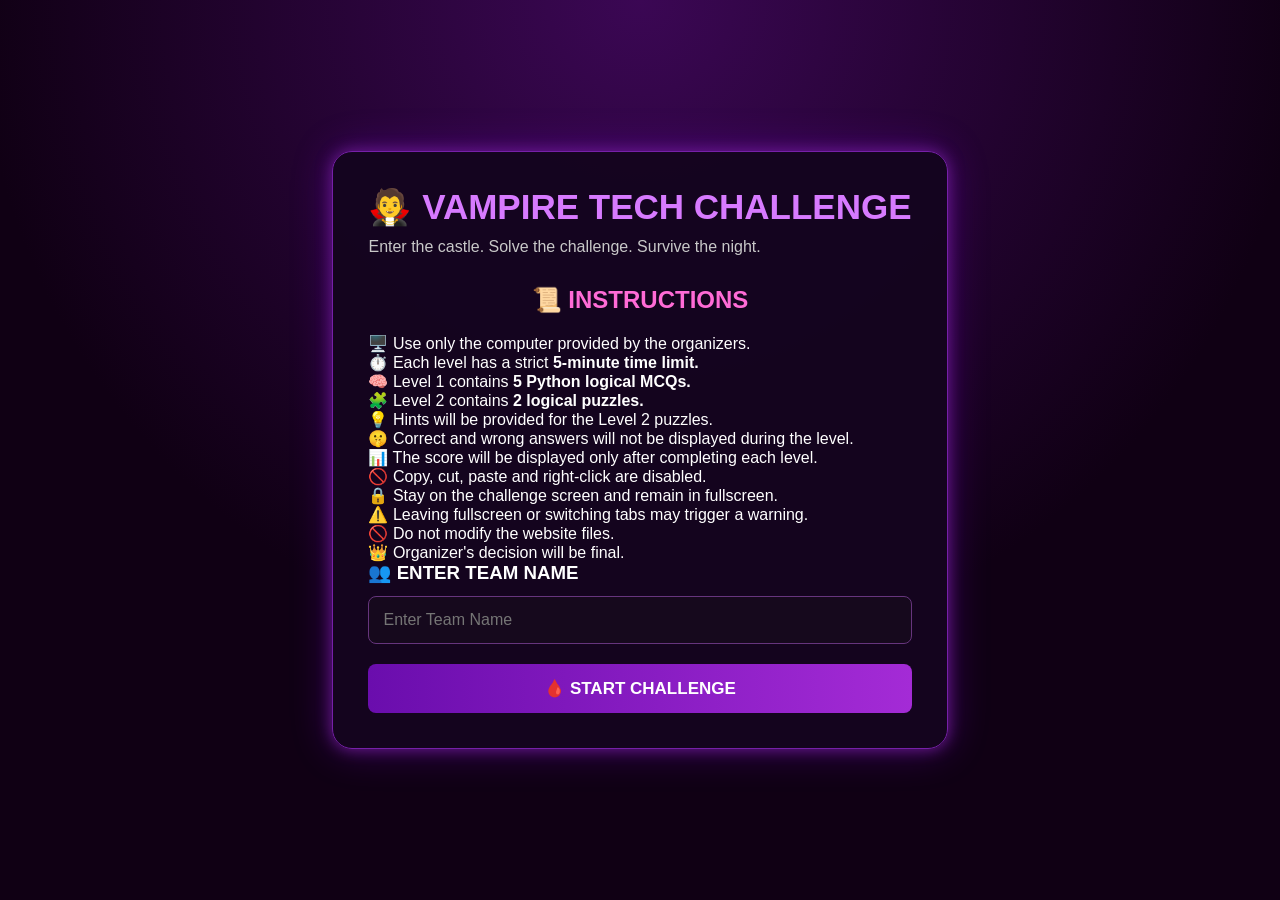
==== index.html @ 7c652eec "Update title and instructions in index.html" ====
<!DOCTYPE html>
<html lang="en">
<head>
    <meta charset="UTF-8">
    <meta name="viewport" content="width=device-width, initial-scale=1.0">
    <title>Vampire Tech Challenge</title>
    <link rel="stylesheet" href="style.css">
</head>

<body>

<div class="page">

    <div class="container">

        <h1 class="blood-title">🧛 VAMPIRE TECH CHALLENGE</h1>

        <p class="subtitle">
            Enter the castle. Solve the challenge. Survive the night.
        </p>

        <div class="card">

            <h2>📜 INSTRUCTIONS</h2>

            <div class="instructions">

                <p>🖥️ Use only the computer provided by the organizers.</p>

                <p>⏱️ Each level has a strict <b>5-minute time limit.</b></p>

                <p>🧠 Level 1 contains <b>5 Python logical MCQs.</b></p>

                <p>🧩 Level 2 contains <b>2 logical puzzles.</b></p>

                <p>💡 Hints will be provided for the Level 2 puzzles.</p>

                <p>🤫 Correct and wrong answers will not be displayed during the level.</p>

                <p>📊 The score will be displayed only after completing each level.</p>

                <p>🚫 Copy, cut, paste and right-click are disabled.</p>

                <p>🔒 Stay on the challenge screen and remain in fullscreen.</p>

                <p>⚠️ Leaving fullscreen or switching tabs may trigger a warning.</p>

                <p>🚫 Do not modify the website files.</p>

                <p>👑 Organizer's decision will be final.</p>

            </div>

            <h3>👥 ENTER TEAM NAME</h3>

            <input
                type="text"
                id="teamName"
                placeholder="Enter Team Name"
                autocomplete="off"
            >

            <br>

            <button id="startBtn">
                🩸 START CHALLENGE
            </button>

        </div>

    </div>

</div>

<script src="script.js"></script>

</body>
</html>
---- style.css ----
* {
    box-sizing: border-box;

    margin: 0;

    padding: 0;

    font-family: Arial, sans-serif;
}


body {

    min-height: 100vh;

    background:
        radial-gradient(
            circle at top,
            #3b0754,
            #100014 60%
        );

    color: white;

    display: flex;

    justify-content: center;

    align-items: center;

    padding: 20px;

}


.container {

    width: 100%;

    max-width: 850px;

    background:
        rgba(20, 5, 30, 0.97);

    padding: 35px;

    border-radius: 20px;

    border: 1px solid #7620a8;

    box-shadow:
        0 0 15px #6d1b91,
        0 0 40px rgba(139, 0, 255, 0.3);

}


.welcome {

    text-align: center;

}


.vampire {

    font-size: 70px;

    margin-bottom: 15px;

}


h1 {

    text-align: center;

    color: #d77aff;

    font-size: 35px;

    margin-bottom: 10px;

}


h2 {

    color: #ff6bd6;

    margin: 20px 0;

    text-align: center;

}


h3 {

    margin-bottom: 12px;

}


.subtitle {

    color: #c8c8c8;

    margin-bottom: 30px;

}


.form-box {

    max-width: 500px;

    margin: auto;

    text-align: left;

}


label {

    display: block;

    margin-top: 15px;

    margin-bottom: 7px;

    color: #e5b9ff;

}


input {

    width: 100%;

    padding: 14px;

    border-radius: 8px;

    border: 1px solid #66357d;

    background: #16091d;

    color: white;

    font-size: 16px;

    outline: none;

}


input:focus {

    border-color: #c05cff;

    box-shadow: 0 0 8px #8a2be2;

}


button {

    width: 100%;

    padding: 14px;

    margin-top: 20px;

    border: none;

    border-radius: 8px;

    background:
        linear-gradient(
            90deg,
            #6a0dad,
            #a42bd6
        );

    color: white;

    font-size: 17px;

    font-weight: bold;

    cursor: pointer;

}


button:hover {

    transform: scale(1.02);

    box-shadow:
        0 0 15px #a42bd6;

}


.top-bar {

    display: flex;

    justify-content: space-between;

    padding: 12px 15px;

    background: #16091d;

    border-radius: 8px;

    color: #cfcfcf;

    margin-bottom: 25px;

}


.top-bar b {

    color: #e68cff;

}


.timer {

    text-align: center;

    font-size: 20px;

    color: #ffd65c;

    margin: 20px 0;

}


#timer {

    font-weight: bold;

}


.progress {

    text-align: center;

    color: #aaa;

    margin-bottom: 15px;

}


.question-box {

    background: #170a20;

    padding: 25px;

    border-radius: 12px;

    border: 1px solid #4c2360;

    margin-bottom: 20px;

}


.question-box h3 {

    color: white;

    line-height: 1.5;

}


.option {

    display: block;

    width: 100%;

    padding: 15px;

    margin: 12px 0;

    background: #251033;

    border: 1px solid #63387a;

    border-radius: 8px;

    cursor: pointer;

}


.option:hover {

    background: #3b1850;

}


.option.selected {

    background: #7021a0;

    border-color: #d984ff;

    box-shadow:
        0 0 10px #7021a0;

}


.instruction-box {

    background: #170a20;

    border: 1px solid #6d2b88;

    border-left: 5px solid #a42bd6;

    padding: 25px;

    border-radius: 12px;

    margin: 25px 0;

    text-align: left;

    line-height: 1.8;

}


.instruction-box h3 {

    color: #ff75da;

    font-size: 22px;

    margin-bottom: 15px;

}


.instruction-box p {

    color: #dddddd;

    margin: 8px 0;

}


.instruction-box b {

    color: #ffd65c;

}


/* =================================
   LEVEL 2 POPUP
================================= */

.popup-overlay {

    position: fixed;

    top: 0;

    left: 0;

    width: 100%;

    height: 100%;

    background:
        rgba(0, 0, 0, 0.88);

    display: flex;

    justify-content: center;

    align-items: center;

    z-index: 9999;

}


.popup-box {

    width: 90%;

    max-width: 500px;

    background: #19091f;

    border: 2px solid #a42bd6;

    border-radius: 18px;

    padding: 35px;

    text-align: center;

    box-shadow:
        0 0 20px #a42bd6,
        0 0 50px rgba(164, 43, 214, 0.5);

    animation: popupAppear 0.3s ease;

}


.popup-icon {

    font-size: 55px;

    margin-bottom: 10px;

}


.popup-box h2 {

    color: #ff75da;

    margin-bottom: 20px;

}


.popup-box p {

    color: #dddddd;

    line-height: 1.6;

    margin: 10px 0;

}


@keyframes popupAppear {

    from {

        transform: scale(0.7);

        opacity: 0;

    }

    to {

        transform: scale(1);

        opacity: 1;

    }

}


/* =================================
   HINT
================================= */

.hint {

    background: #2b2108;

    border-left: 5px solid #ffd000;

    padding: 18px;

    border-radius: 8px;

    color: #ffe99b;

    margin: 20px 0;

}


.puzzle {

    background: #170a20;

    border: 1px solid #4c2360;

    padding: 25px;

    border-radius: 12px;

    text-align: center;

    margin: 20px 0;

}


.puzzle p {

    font-size: 20px;

    margin: 10px;

}


.puzzle h3 {

    color: #ff8ee2;

}


.puzzle-input {

    margin-top: 10px;

}


/* =================================
   RESULTS
================================= */

.answer-box {

    background: #170a20;

    padding: 18px;

    border-radius: 10px;

    border-left: 5px solid #8a2be2;

    margin: 12px 0;

}


.answer-box p {

    margin: 8px 0;

    line-height: 1.5;

}


.correct {

    color: #65ff8b;

    font-weight: bold;

}


.wrong {

    color: #ff6969;

    font-weight: bold;

}


.score-box {

    text-align: center;

    background: #24102f;

    padding: 18px;

    margin: 20px 0;

    border-radius: 10px;

    color: #ffd700;

    font-size: 22px;

    font-weight: bold;

}


.final-score {

    text-align: center;

    background: #1d0b27;

    padding: 25px;

    border-radius: 15px;

    margin-top: 30px;

    border: 1px solid #7b28a5;

}


.final-score p {

    font-size: 21px;

    margin: 12px;

}


#qualification {

    text-align: center;

    font-size: 25px;

    font-weight: bold;

    margin-top: 25px;

    color: #65ff8b;

}


.error {

    color: #ff7070;

    text-align: center;

    margin-top: 12px;

}


.hidden {

    display: none !important;

}


@media (max-width: 600px) {

    .container {

        padding: 22px;

    }


    h1 {

        font-size: 27px;

    }


    .top-bar {

        flex-direction: column;

        gap: 8px;

    }

}
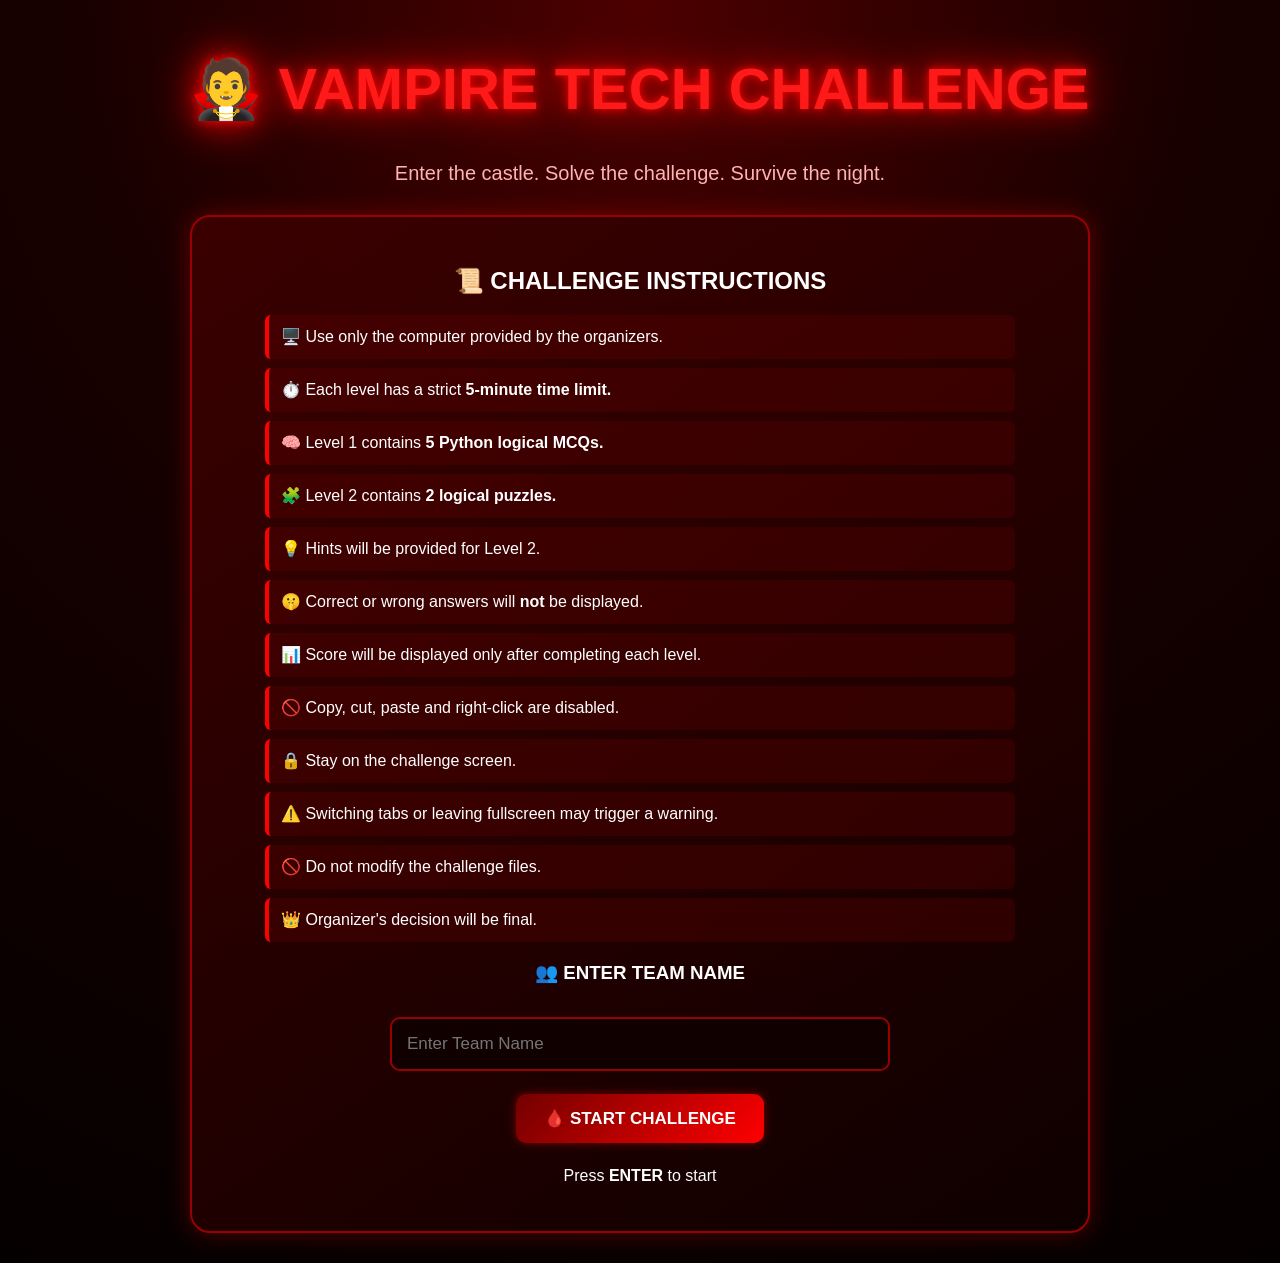
==== commit fc068c47: "Update index.html" ====
--- a/index.html
+++ b/index.html
@@ -3,76 +3,109 @@
 <head>
     <meta charset="UTF-8">
     <meta name="viewport" content="width=device-width, initial-scale=1.0">
+
     <title>Vampire Tech Challenge</title>
+
     <link rel="stylesheet" href="style.css">
 </head>
 
 <body>
 
-<div class="page">
+    <main class="page">
 
-    <div class="container">
+        <div class="container">
 
-        <h1 class="blood-title">🧛 VAMPIRE TECH CHALLENGE</h1>
+            <h1 class="blood-title">
+                🧛 VAMPIRE TECH CHALLENGE
+            </h1>
 
-        <p class="subtitle">
-            Enter the castle. Solve the challenge. Survive the night.
-        </p>
+            <p class="subtitle">
+                Enter the castle. Solve the challenge. Survive the night.
+            </p>
 
-        <div class="card">
+            <section class="card">
 
-            <h2>📜 INSTRUCTIONS</h2>
+                <h2>📜 CHALLENGE INSTRUCTIONS</h2>
 
-            <div class="instructions">
+                <div class="instructions">
 
-                <p>🖥️ Use only the computer provided by the organizers.</p>
+                    <p>🖥️ Use only the computer provided by the organizers.</p>
 
-                <p>⏱️ Each level has a strict <b>5-minute time limit.</b></p>
+                    <p>⏱️ Each level has a strict <b>5-minute time limit.</b></p>
 
-                <p>🧠 Level 1 contains <b>5 Python logical MCQs.</b></p>
+                    <p>🧠 Level 1 contains <b>5 Python logical MCQs.</b></p>
 
-                <p>🧩 Level 2 contains <b>2 logical puzzles.</b></p>
+                    <p>🧩 Level 2 contains <b>2 logical puzzles.</b></p>
 
-                <p>💡 Hints will be provided for the Level 2 puzzles.</p>
+                    <p>💡 Hints will be provided for Level 2.</p>
 
-                <p>🤫 Correct and wrong answers will not be displayed during the level.</p>
+                    <p>🤫 Correct or wrong answers will <b>not</b> be displayed.</p>
 
-                <p>📊 The score will be displayed only after completing each level.</p>
+                    <p>📊 Score will be displayed only after completing each level.</p>
 
-                <p>🚫 Copy, cut, paste and right-click are disabled.</p>
+                    <p>🚫 Copy, cut, paste and right-click are disabled.</p>
 
-                <p>🔒 Stay on the challenge screen and remain in fullscreen.</p>
+                    <p>🔒 Stay on the challenge screen.</p>
 
-                <p>⚠️ Leaving fullscreen or switching tabs may trigger a warning.</p>
+                    <p>⚠️ Switching tabs or leaving fullscreen may trigger a warning.</p>
 
-                <p>🚫 Do not modify the website files.</p>
+                    <p>🚫 Do not modify the challenge files.</p>
 
-                <p>👑 Organizer's decision will be final.</p>
+                    <p>👑 Organizer's decision will be final.</p>
 
-            </div>
+                </div>
 
-            <h3>👥 ENTER TEAM NAME</h3>
+                <h3 class="team-title">
+                    👥 ENTER TEAM NAME
+                </h3>
 
-            <input
-                type="text"
-                id="teamName"
-                placeholder="Enter Team Name"
-                autocomplete="off"
-            >
+                <input
+                    type="text"
+                    id="teamName"
+                    placeholder="Enter Team Name"
+                    maxlength="30"
+                    autocomplete="off"
+                >
 
-            <br>
+                <br>
 
-            <button id="startBtn">
-                🩸 START CHALLENGE
+                <button id="startBtn">
+                    🩸 START CHALLENGE
+                </button>
+
+                <p class="enter-text">
+                    Press <b>ENTER</b> to start
+                </p>
+
+            </section>
+
+        </div>
+
+    </main>
+
+
+    <!-- Warning Popup -->
+
+    <div id="warningPopup" class="popup">
+
+        <div class="popup-box">
+
+            <h2>⚠️ TEAM NAME REQUIRED</h2>
+
+            <p>
+                Please enter your team name before starting the challenge.
+            </p>
+
+            <button id="closePopup">
+                OK
             </button>
 
         </div>
 
     </div>
 
-</div>
 
-<script src="script.js"></script>
+    <script src="script.js"></script>
 
 </body>
 </html>
--- a/style.css
+++ b/style.css
@@ -1,693 +1,625 @@
+/* =========================================
+   VAMPIRE TECH CHALLENGE
+   RED THEME
+========================================= */
+
 * {
     box-sizing: border-box;
-
+}
+
+html,
+body {
     margin: 0;
-
     padding: 0;
 
-    font-family: Arial, sans-serif;
-}
-
-
-body {
-
-    min-height: 100vh;
+    min-height: 100%;
+
+    font-family:
+        Arial,
+        Helvetica,
+        sans-serif;
+
+    color: white;
 
     background:
         radial-gradient(
             circle at top,
-            #3b0754,
-            #100014 60%
+            #4d0000,
+            #180000 40%,
+            #050000 100%
         );
+}
+
+
+/* =========================================
+   PAGE
+========================================= */
+
+.page {
+    min-height: 100vh;
+
+    padding:
+        30px
+        15px;
+}
+
+
+.container {
+    width: 95%;
+
+    max-width: 900px;
+
+    margin: auto;
+
+    text-align: center;
+}
+
+
+/* =========================================
+   TITLES
+========================================= */
+
+.blood-title {
+    margin-top: 25px;
+
+    color: #ff1a1a;
+
+    font-size:
+        clamp(
+            32px,
+            7vw,
+            58px
+        );
+
+    text-shadow:
+        0 0 10px #ff0000,
+        0 0 25px #990000,
+        0 0 45px #ff0000;
+}
+
+.subtitle {
+    font-size: 20px;
+
+    color: #ffb3b3;
+}
+
+.red-heading {
+    color: #ff3333;
+
+    text-shadow:
+        0 0 10px #ff0000;
+}
+
+
+/* =========================================
+   CARD
+========================================= */
+
+.card {
+    margin-top: 30px;
+
+    padding: 30px;
+
+    background:
+        linear-gradient(
+            145deg,
+            rgba(60, 0, 0, 0.96),
+            rgba(15, 0, 0, 0.97)
+        );
+
+    border:
+        2px solid
+        #990000;
+
+    border-radius: 20px;
+
+    box-shadow:
+        0 0 25px
+        rgba(255, 0, 0, 0.3);
+}
+
+
+/* =========================================
+   INSTRUCTIONS
+========================================= */
+
+.instructions {
+    text-align: left;
+
+    max-width: 750px;
+
+    margin:
+        20px auto;
+}
+
+.instructions p {
+    margin: 9px 0;
+
+    padding: 10px 12px;
+
+    background:
+        rgba(100, 0, 0, 0.3);
+
+    border-left:
+        4px solid
+        #ff0000;
+
+    border-radius: 6px;
+
+    line-height: 1.5;
+}
+
+
+/* =========================================
+   INPUT
+========================================= */
+
+input {
+    width: 85%;
+
+    max-width: 500px;
+
+    padding: 15px;
+
+    margin:
+        15px 0;
+
+    border:
+        2px solid
+        #990000;
+
+    border-radius: 10px;
+
+    background: #100000;
 
     color: white;
 
-    display: flex;
-
-    justify-content: center;
-
-    align-items: center;
+    font-size: 17px;
+
+    outline: none;
+}
+
+input:focus {
+    border-color: #ff0000;
+
+    box-shadow:
+        0 0 12px
+        #ff0000;
+}
+
+
+/* =========================================
+   BUTTON
+========================================= */
+
+button {
+    padding:
+        14px
+        28px;
+
+    margin: 8px;
+
+    border: none;
+
+    border-radius: 10px;
+
+    background:
+        linear-gradient(
+            135deg,
+            #720000,
+            #ff0000
+        );
+
+    color: white;
+
+    font-size: 17px;
+
+    font-weight: bold;
+
+    cursor: pointer;
+
+    box-shadow:
+        0 0 10px
+        rgba(255, 0, 0, 0.4);
+
+    transition:
+        0.2s;
+}
+
+button:hover {
+    transform: scale(1.04);
+
+    box-shadow:
+        0 0 20px
+        #ff0000;
+}
+
+button:disabled {
+    opacity: 0.5;
+
+    cursor: not-allowed;
+}
+
+
+/* =========================================
+   TIMER
+========================================= */
+
+.timer-box {
+    position: fixed;
+
+    top: 15px;
+
+    right: 20px;
+
+    z-index: 500;
+
+    padding:
+        12px
+        20px;
+
+    border:
+        2px solid
+        #ff0000;
+
+    border-radius: 10px;
+
+    background:
+        #550000;
+
+    color: white;
+
+    font-size: 20px;
+
+    font-weight: bold;
+
+    box-shadow:
+        0 0 15px
+        #ff0000;
+}
+
+.timer-warning {
+    background: #ff0000;
+
+    animation:
+        blink 0.7s infinite;
+}
+
+@keyframes blink {
+
+    50% {
+        opacity: 0.5;
+    }
+
+}
+
+
+/* =========================================
+   QUESTION
+========================================= */
+
+.question-number {
+    color: #ff9999;
+
+    font-size: 18px;
+
+    margin-bottom: 20px;
+}
+
+
+.question-box {
+    margin:
+        25px 0;
 
     padding: 20px;
 
-}
-
-
-.container {
-
-    width: 100%;
-
-    max-width: 850px;
-
-    background:
-        rgba(20, 5, 30, 0.97);
-
-    padding: 35px;
-
-    border-radius: 20px;
-
-    border: 1px solid #7620a8;
-
-    box-shadow:
-        0 0 15px #6d1b91,
-        0 0 40px rgba(139, 0, 255, 0.3);
-
-}
-
-
-.welcome {
-
-    text-align: center;
-
-}
-
-
-.vampire {
-
-    font-size: 70px;
-
-    margin-bottom: 15px;
-
-}
-
-
-h1 {
-
-    text-align: center;
-
-    color: #d77aff;
-
-    font-size: 35px;
-
-    margin-bottom: 10px;
-
-}
-
-
-h2 {
-
-    color: #ff6bd6;
-
-    margin: 20px 0;
-
-    text-align: center;
-
-}
-
-
-h3 {
-
-    margin-bottom: 12px;
-
-}
-
-
-.subtitle {
-
-    color: #c8c8c8;
-
-    margin-bottom: 30px;
-
-}
-
-
-.form-box {
-
-    max-width: 500px;
-
-    margin: auto;
-
-    text-align: left;
-
-}
-
-
-label {
-
-    display: block;
-
-    margin-top: 15px;
-
-    margin-bottom: 7px;
-
-    color: #e5b9ff;
-
-}
-
-
-input {
-
-    width: 100%;
-
-    padding: 14px;
-
-    border-radius: 8px;
-
-    border: 1px solid #66357d;
-
-    background: #16091d;
-
-    color: white;
-
-    font-size: 16px;
-
-    outline: none;
-
-}
-
-
-input:focus {
-
-    border-color: #c05cff;
-
-    box-shadow: 0 0 8px #8a2be2;
-
-}
-
-
-button {
-
-    width: 100%;
-
-    padding: 14px;
-
-    margin-top: 20px;
-
-    border: none;
-
-    border-radius: 8px;
+    font-size: 23px;
+
+    line-height: 1.5;
+
+    background:
+        rgba(80, 0, 0, 0.4);
+
+    border:
+        1px solid
+        #990000;
+
+    border-radius: 12px;
+}
+
+
+/* =========================================
+   PROGRESS
+========================================= */
+
+.progress-container {
+    width: 90%;
+
+    height: 9px;
+
+    margin:
+        20px auto;
+
+    background:
+        #260000;
+
+    border-radius: 10px;
+
+    overflow: hidden;
+}
+
+#progressBar {
+    width: 0%;
+
+    height: 100%;
 
     background:
         linear-gradient(
             90deg,
-            #6a0dad,
-            #a42bd6
+            #990000,
+            #ff0000
         );
 
+    transition:
+        width 0.3s;
+}
+
+
+/* =========================================
+   OPTIONS
+========================================= */
+
+.option {
+    display: block;
+
+    width: 90%;
+
+    max-width: 650px;
+
+    margin:
+        12px auto;
+
+    padding: 15px;
+
+    background:
+        #250000;
+
+    border:
+        2px solid
+        #700000;
+
+    text-align: left;
+
+    font-weight: normal;
+}
+
+.option:hover {
+    background:
+        #4d0000;
+
+    border-color:
+        #ff0000;
+}
+
+
+/* =========================================
+   ENTER INFO
+========================================= */
+
+.enter-info {
+    color: #ff9999;
+
+    margin-top: 25px;
+}
+
+
+/* =========================================
+   PUZZLES
+========================================= */
+
+.puzzle {
+    padding: 25px;
+
+    margin:
+        15px 0;
+
+    background:
+        #180000;
+
+    border:
+        2px solid
+        #800000;
+
+    border-radius: 15px;
+
+    text-align: left;
+}
+
+.puzzle h3 {
+    color: #ff3333;
+
+    text-align: center;
+}
+
+.puzzle-question {
+    font-size: 20px;
+
+    line-height: 1.6;
+
+    text-align: center;
+}
+
+.hint {
+    margin-top: 20px;
+
+    padding: 15px;
+
+    background:
+        rgba(100, 0, 0, 0.4);
+
+    border-left:
+        5px solid
+        #ff0000;
+
+    line-height: 1.5;
+}
+
+
+/* =========================================
+   POPUP
+========================================= */
+
+.popup {
+    position: fixed;
+
+    inset: 0;
+
+    z-index: 1000;
+
+    display: none;
+
+    align-items: center;
+
+    justify-content: center;
+
+    padding: 20px;
+
+    background:
+        rgba(0, 0, 0, 0.9);
+}
+
+.popup.show {
+    display: flex;
+}
+
+.popup-box {
+    width: 95%;
+
+    max-width: 600px;
+
+    padding: 30px;
+
+    text-align: center;
+
+    background:
+        linear-gradient(
+            145deg,
+            #450000,
+            #100000
+        );
+
+    border:
+        3px solid
+        #ff0000;
+
+    border-radius: 20px;
+
+    box-shadow:
+        0 0 40px
+        rgba(255, 0, 0, 0.6);
+}
+
+.popup-box h2 {
+    color: #ff3333;
+
+    text-shadow:
+        0 0 10px #ff0000;
+}
+
+.popup-box p {
+    line-height: 1.6;
+}
+
+
+/* =========================================
+   RESULT
+========================================= */
+
+.result-card {
+    text-align: center;
+}
+
+.score-circle {
+    width: 200px;
+
+    height: 200px;
+
+    margin:
+        30px auto;
+
+    display: flex;
+
+    align-items: center;
+
+    justify-content: center;
+
+    flex-direction: column;
+
+    border-radius: 50%;
+
+    border:
+        8px solid
+        #ff0000;
+
+    background:
+        #120000;
+
+    box-shadow:
+        0 0 35px
+        #ff0000;
+}
+
+#finalScore {
+    font-size: 50px;
+
+    font-weight: bold;
+
+    color: #ff3333;
+}
+
+.score-circle small {
     color: white;
 
-    font-size: 17px;
-
-    font-weight: bold;
-
-    cursor: pointer;
-
-}
-
-
-button:hover {
-
-    transform: scale(1.02);
-
-    box-shadow:
-        0 0 15px #a42bd6;
-
-}
-
-
-.top-bar {
-
-    display: flex;
-
-    justify-content: space-between;
-
-    padding: 12px 15px;
-
-    background: #16091d;
-
-    border-radius: 8px;
-
-    color: #cfcfcf;
-
-    margin-bottom: 25px;
-
-}
-
-
-.top-bar b {
-
-    color: #e68cff;
-
-}
-
-
-.timer {
-
-    text-align: center;
-
-    font-size: 20px;
-
-    color: #ffd65c;
-
-    margin: 20px 0;
-
-}
-
-
-#timer {
-
-    font-weight: bold;
-
-}
-
-
-.progress {
-
-    text-align: center;
-
-    color: #aaa;
-
-    margin-bottom: 15px;
-
-}
-
-
-.question-box {
-
-    background: #170a20;
-
-    padding: 25px;
-
-    border-radius: 12px;
-
-    border: 1px solid #4c2360;
-
-    margin-bottom: 20px;
-
-}
-
-
-.question-box h3 {
-
-    color: white;
-
-    line-height: 1.5;
-
-}
-
-
-.option {
-
-    display: block;
-
-    width: 100%;
-
-    padding: 15px;
-
-    margin: 12px 0;
-
-    background: #251033;
-
-    border: 1px solid #63387a;
-
-    border-radius: 8px;
-
-    cursor: pointer;
-
-}
-
-
-.option:hover {
-
-    background: #3b1850;
-
-}
-
-
-.option.selected {
-
-    background: #7021a0;
-
-    border-color: #d984ff;
-
-    box-shadow:
-        0 0 10px #7021a0;
-
-}
-
-
-.instruction-box {
-
-    background: #170a20;
-
-    border: 1px solid #6d2b88;
-
-    border-left: 5px solid #a42bd6;
-
-    padding: 25px;
-
-    border-radius: 12px;
-
-    margin: 25px 0;
-
-    text-align: left;
-
-    line-height: 1.8;
-
-}
-
-
-.instruction-box h3 {
-
-    color: #ff75da;
-
-    font-size: 22px;
-
-    margin-bottom: 15px;
-
-}
-
-
-.instruction-box p {
-
-    color: #dddddd;
-
-    margin: 8px 0;
-
-}
-
-
-.instruction-box b {
-
-    color: #ffd65c;
-
-}
-
-
-/* =================================
-   LEVEL 2 POPUP
-================================= */
-
-.popup-overlay {
-
-    position: fixed;
-
-    top: 0;
-
-    left: 0;
-
-    width: 100%;
-
-    height: 100%;
-
-    background:
-        rgba(0, 0, 0, 0.88);
-
-    display: flex;
-
-    justify-content: center;
-
-    align-items: center;
-
-    z-index: 9999;
-
-}
-
-
-.popup-box {
-
-    width: 90%;
-
-    max-width: 500px;
-
-    background: #19091f;
-
-    border: 2px solid #a42bd6;
-
-    border-radius: 18px;
-
-    padding: 35px;
-
-    text-align: center;
-
-    box-shadow:
-        0 0 20px #a42bd6,
-        0 0 50px rgba(164, 43, 214, 0.5);
-
-    animation: popupAppear 0.3s ease;
-
-}
-
-
-.popup-icon {
-
-    font-size: 55px;
-
-    margin-bottom: 10px;
-
-}
-
-
-.popup-box h2 {
-
-    color: #ff75da;
-
-    margin-bottom: 20px;
-
-}
-
-
-.popup-box p {
-
-    color: #dddddd;
+    font-size: 18px;
+}
+
+.result-message {
+    font-size: 21px;
+
+    color: #ffaaaa;
 
     line-height: 1.6;
-
-    margin: 10px 0;
-
-}
-
-
-@keyframes popupAppear {
-
-    from {
-
-        transform: scale(0.7);
-
-        opacity: 0;
-
+}
+
+
+/* =========================================
+   MOBILE
+========================================= */
+
+@media(max-width: 600px) {
+
+    .card {
+        padding: 20px;
     }
 
-    to {
-
-        transform: scale(1);
-
-        opacity: 1;
-
+    .timer-box {
+        top: 10px;
+
+        right: 10px;
+
+        padding:
+            8px
+            12px;
+
+        font-size: 15px;
     }
 
-}
-
-
-/* =================================
-   HINT
-================================= */
-
-.hint {
-
-    background: #2b2108;
-
-    border-left: 5px solid #ffd000;
-
-    padding: 18px;
-
-    border-radius: 8px;
-
-    color: #ffe99b;
-
-    margin: 20px 0;
-
-}
-
-
-.puzzle {
-
-    background: #170a20;
-
-    border: 1px solid #4c2360;
-
-    padding: 25px;
-
-    border-radius: 12px;
-
-    text-align: center;
-
-    margin: 20px 0;
-
-}
-
-
-.puzzle p {
-
-    font-size: 20px;
-
-    margin: 10px;
-
-}
-
-
-.puzzle h3 {
-
-    color: #ff8ee2;
-
-}
-
-
-.puzzle-input {
-
-    margin-top: 10px;
-
-}
-
-
-/* =================================
-   RESULTS
-================================= */
-
-.answer-box {
-
-    background: #170a20;
-
-    padding: 18px;
-
-    border-radius: 10px;
-
-    border-left: 5px solid #8a2be2;
-
-    margin: 12px 0;
-
-}
-
-
-.answer-box p {
-
-    margin: 8px 0;
-
-    line-height: 1.5;
-
-}
-
-
-.correct {
-
-    color: #65ff8b;
-
-    font-weight: bold;
-
-}
-
-
-.wrong {
-
-    color: #ff6969;
-
-    font-weight: bold;
-
-}
-
-
-.score-box {
-
-    text-align: center;
-
-    background: #24102f;
-
-    padding: 18px;
-
-    margin: 20px 0;
-
-    border-radius: 10px;
-
-    color: #ffd700;
-
-    font-size: 22px;
-
-    font-weight: bold;
-
-}
-
-
-.final-score {
-
-    text-align: center;
-
-    background: #1d0b27;
-
-    padding: 25px;
-
-    border-radius: 15px;
-
-    margin-top: 30px;
-
-    border: 1px solid #7b28a5;
-
-}
-
-
-.final-score p {
-
-    font-size: 21px;
-
-    margin: 12px;
-
-}
-
-
-#qualification {
-
-    text-align: center;
-
-    font-size: 25px;
-
-    font-weight: bold;
-
-    margin-top: 25px;
-
-    color: #65ff8b;
-
-}
-
-
-.error {
-
-    color: #ff7070;
-
-    text-align: center;
-
-    margin-top: 12px;
-
-}
-
-
-.hidden {
-
-    display: none !important;
-
-}
-
-
-@media (max-width: 600px) {
-
-    .container {
-
-        padding: 22px;
-
+    .question-box {
+        font-size: 19px;
     }
 
-
-    h1 {
-
-        font-size: 27px;
-
+    button {
+        font-size: 15px;
     }
 
-
-    .top-bar {
-
-        flex-direction: column;
-
-        gap: 8px;
-
-    }
-
-}
+}
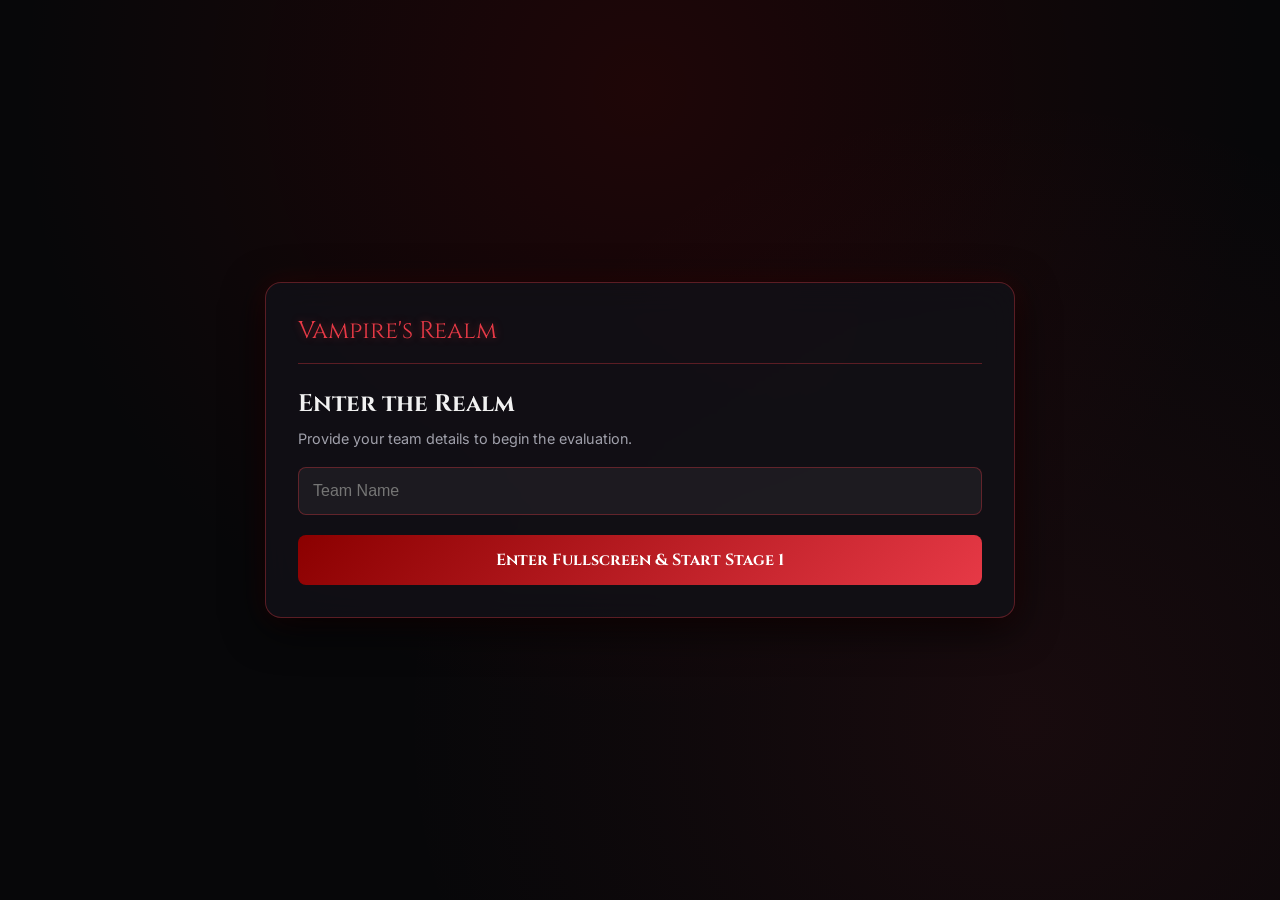
==== commit d6e38060: "Revise index.html for registration and security modal Updated the HTML structure for the Vampire's R" ====
--- a/index.html
+++ b/index.html
@@ -1,111 +1,35 @@
 <!DOCTYPE html>
 <html lang="en">
 <head>
-    <meta charset="UTF-8">
-    <meta name="viewport" content="width=device-width, initial-scale=1.0">
-
-    <title>Vampire Tech Challenge</title>
-
-    <link rel="stylesheet" href="style.css">
+  <meta charset="UTF-8">
+  <meta name="viewport" content="width=device-width, initial-scale=1.0">
+  <title>Vampire's Realm - Registration</title>
+  <link href="https://fonts.googleapis.com/css2?family=Cinzel:wght@600;800&family=Fira+Code:wght@400;600&family=Inter:wght@300;400;600&display=swap" rel="stylesheet">
+  <link rel="stylesheet" href="style.css">
+  <script src="script.js" defer></script>
 </head>
-
 <body>
 
-    <main class="page">
+  <div id="secModal" class="modal-overlay hidden">
+    <div class="modal-box">
+      <h3>⚠️ Security Alert</h3>
+      <p id="secModalMsg">Security Warning</p>
+      <button class="btn" onclick="closeSecModal()">I Understand</button>
+    </div>
+  </div>
 
-        <div class="container">
-
-            <h1 class="blood-title">
-                🧛 VAMPIRE TECH CHALLENGE
-            </h1>
-
-            <p class="subtitle">
-                Enter the castle. Solve the challenge. Survive the night.
-            </p>
-
-            <section class="card">
-
-                <h2>📜 CHALLENGE INSTRUCTIONS</h2>
-
-                <div class="instructions">
-
-                    <p>🖥️ Use only the computer provided by the organizers.</p>
-
-                    <p>⏱️ Each level has a strict <b>5-minute time limit.</b></p>
-
-                    <p>🧠 Level 1 contains <b>5 Python logical MCQs.</b></p>
-
-                    <p>🧩 Level 2 contains <b>2 logical puzzles.</b></p>
-
-                    <p>💡 Hints will be provided for Level 2.</p>
-
-                    <p>🤫 Correct or wrong answers will <b>not</b> be displayed.</p>
-
-                    <p>📊 Score will be displayed only after completing each level.</p>
-
-                    <p>🚫 Copy, cut, paste and right-click are disabled.</p>
-
-                    <p>🔒 Stay on the challenge screen.</p>
-
-                    <p>⚠️ Switching tabs or leaving fullscreen may trigger a warning.</p>
-
-                    <p>🚫 Do not modify the challenge files.</p>
-
-                    <p>👑 Organizer's decision will be final.</p>
-
-                </div>
-
-                <h3 class="team-title">
-                    👥 ENTER TEAM NAME
-                </h3>
-
-                <input
-                    type="text"
-                    id="teamName"
-                    placeholder="Enter Team Name"
-                    maxlength="30"
-                    autocomplete="off"
-                >
-
-                <br>
-
-                <button id="startBtn">
-                    🩸 START CHALLENGE
-                </button>
-
-                <p class="enter-text">
-                    Press <b>ENTER</b> to start
-                </p>
-
-            </section>
-
-        </div>
-
-    </main>
-
-
-    <!-- Warning Popup -->
-
-    <div id="warningPopup" class="popup">
-
-        <div class="popup-box">
-
-            <h2>⚠️ TEAM NAME REQUIRED</h2>
-
-            <p>
-                Please enter your team name before starting the challenge.
-            </p>
-
-            <button id="closePopup">
-                OK
-            </button>
-
-        </div>
-
+  <div class="container">
+    <div class="header">
+      <div class="title">Vampire's Realm</div>
     </div>
 
-
-    <script src="script.js"></script>
+    <div>
+      <h2 style="font-family:'Cinzel', serif; margin-bottom: 10px;">Enter the Realm</h2>
+      <p style="color: var(--text-sub); margin-bottom: 20px; font-size: 0.9rem;">Provide your team details to begin the evaluation.</p>
+      <input type="text" id="teamNameInput" placeholder="Team Name" autocomplete="off">
+      <button class="btn" onclick="startQuiz()">Enter Fullscreen & Start Stage 1</button>
+    </div>
+  </div>
 
 </body>
 </html>
--- a/style.css
+++ b/style.css
@@ -1,625 +1,199 @@
-/* =========================================
-   VAMPIRE TECH CHALLENGE
-   RED THEME
-========================================= */
+:root {
+  --bg-dark: #070709;
+  --card-bg: rgba(18, 16, 22, 0.88);
+  --crimson-glow: #e63946;
+  --blood-red: #8b0000;
+  --text-main: #f1f1f1;
+  --text-sub: #a0a0ab;
+  --border-red: rgba(230, 57, 70, 0.35);
+}
 
 * {
-    box-sizing: border-box;
+  box-sizing: border-box;
+  margin: 0;
+  padding: 0;
+  user-select: none; /* Point 26: Disables text selection */
+  -webkit-user-select: none;
 }
 
-html,
 body {
-    margin: 0;
-    padding: 0;
-
-    min-height: 100%;
-
-    font-family:
-        Arial,
-        Helvetica,
-        sans-serif;
-
-    color: white;
-
-    background:
-        radial-gradient(
-            circle at top,
-            #4d0000,
-            #180000 40%,
-            #050000 100%
-        );
+  background-color: var(--bg-dark);
+  background-image: 
+    radial-gradient(circle at 50% 10%, rgba(139, 0, 0, 0.18) 0%, transparent 60%),
+    radial-gradient(circle at 80% 80%, rgba(230, 57, 70, 0.08) 0%, transparent 50%);
+  color: var(--text-main);
+  font-family: 'Inter', sans-serif;
+  min-height: 100vh;
+  display: flex;
+  justify-content: center;
+  align-items: center;
+  padding: 20px;
 }
 
-
-/* =========================================
-   PAGE
-========================================= */
-
-.page {
-    min-height: 100vh;
-
-    padding:
-        30px
-        15px;
+/* Point 32: Responsive Container */
+.container {
+  width: 100%;
+  max-width: 750px;
+  background: var(--card-bg);
+  border: 1px solid var(--border-red);
+  border-radius: 16px;
+  backdrop-filter: blur(16px);
+  box-shadow: 0 10px 40px rgba(0, 0, 0, 0.85), 0 0 25px rgba(139, 0, 0, 0.25);
+  padding: 32px;
+  position: relative;
 }
 
-
-.container {
-    width: 95%;
-
-    max-width: 900px;
-
-    margin: auto;
-
-    text-align: center;
+.header {
+  display: flex;
+  justify-content: space-between;
+  align-items: center;
+  border-bottom: 1px solid var(--border-red);
+  padding-bottom: 16px;
+  margin-bottom: 24px;
 }
 
-
-/* =========================================
-   TITLES
-========================================= */
-
-.blood-title {
-    margin-top: 25px;
-
-    color: #ff1a1a;
-
-    font-size:
-        clamp(
-            32px,
-            7vw,
-            58px
-        );
-
-    text-shadow:
-        0 0 10px #ff0000,
-        0 0 25px #990000,
-        0 0 45px #ff0000;
+.title {
+  font-family: 'Cinzel', serif;
+  font-size: 1.5rem;
+  color: var(--crimson-glow);
+  text-shadow: 0 0 8px rgba(230, 57, 70, 0.4);
 }
 
-.subtitle {
-    font-size: 20px;
-
-    color: #ffb3b3;
+.timer-badge {
+  font-family: 'Fira Code', monospace;
+  background: rgba(139, 0, 0, 0.35);
+  border: 1px solid var(--crimson-glow);
+  padding: 6px 14px;
+  border-radius: 20px;
+  color: #fff;
+  font-weight: 600;
 }
 
-.red-heading {
-    color: #ff3333;
+.hidden { display: none !important; }
 
-    text-shadow:
-        0 0 10px #ff0000;
+/* Form Controls */
+input[type="text"] {
+  width: 100%;
+  padding: 14px;
+  background: rgba(255, 255, 255, 0.05);
+  border: 1px solid var(--border-red);
+  border-radius: 8px;
+  color: #fff;
+  font-size: 1rem;
+  outline: none;
+  margin-bottom: 20px;
+}
+input[type="text"]:focus {
+  border-color: var(--crimson-glow);
+  box-shadow: 0 0 8px rgba(230, 57, 70, 0.4);
 }
 
-
-/* =========================================
-   CARD
-========================================= */
-
-.card {
-    margin-top: 30px;
-
-    padding: 30px;
-
-    background:
-        linear-gradient(
-            145deg,
-            rgba(60, 0, 0, 0.96),
-            rgba(15, 0, 0, 0.97)
-        );
-
-    border:
-        2px solid
-        #990000;
-
-    border-radius: 20px;
-
-    box-shadow:
-        0 0 25px
-        rgba(255, 0, 0, 0.3);
+.btn {
+  width: 100%;
+  padding: 14px;
+  background: linear-gradient(135deg, var(--blood-red), var(--crimson-glow));
+  border: none;
+  border-radius: 8px;
+  color: white;
+  font-family: 'Cinzel', serif;
+  font-size: 1rem;
+  font-weight: bold;
+  cursor: pointer;
+  transition: all 0.2s ease;
+}
+.btn:hover {
+  transform: translateY(-2px);
+  box-shadow: 0 4px 15px rgba(230, 57, 70, 0.4);
 }
 
-
-/* =========================================
-   INSTRUCTIONS
-========================================= */
-
-.instructions {
-    text-align: left;
-
-    max-width: 750px;
-
-    margin:
-        20px auto;
+/* MCQ Options */
+.code-block {
+  background: rgba(0, 0, 0, 0.6);
+  padding: 16px;
+  border-radius: 8px;
+  font-family: 'Fira Code', monospace;
+  color: #38ef7d;
+  margin-bottom: 20px;
+  border-left: 3px solid var(--crimson-glow);
+  white-space: pre-wrap;
 }
 
-.instructions p {
-    margin: 9px 0;
-
-    padding: 10px 12px;
-
-    background:
-        rgba(100, 0, 0, 0.3);
-
-    border-left:
-        4px solid
-        #ff0000;
-
-    border-radius: 6px;
-
-    line-height: 1.5;
+.options-grid {
+  display: flex;
+  flex-direction: column;
+  gap: 12px;
 }
 
-
-/* =========================================
-   INPUT
-========================================= */
-
-input {
-    width: 85%;
-
-    max-width: 500px;
-
-    padding: 15px;
-
-    margin:
-        15px 0;
-
-    border:
-        2px solid
-        #990000;
-
-    border-radius: 10px;
-
-    background: #100000;
-
-    color: white;
-
-    font-size: 17px;
-
-    outline: none;
+.option-btn {
+  background: rgba(255, 255, 255, 0.03);
+  border: 1px solid rgba(255, 255, 255, 0.1);
+  padding: 14px 18px;
+  border-radius: 8px;
+  color: var(--text-main);
+  text-align: left;
+  cursor: pointer;
+  font-size: 0.95rem;
+  transition: all 0.2s;
+}
+.option-btn:hover {
+  border-color: var(--crimson-glow);
+  background: rgba(230, 57, 70, 0.1);
 }
 
-input:focus {
-    border-color: #ff0000;
-
-    box-shadow:
-        0 0 12px
-        #ff0000;
+/* Modals */
+.modal-overlay {
+  position: fixed;
+  top: 0; left: 0; right: 0; bottom: 0;
+  background: rgba(0, 0, 0, 0.88);
+  display: flex;
+  justify-content: center;
+  align-items: center;
+  z-index: 100;
+  padding: 20px;
 }
 
-
-/* =========================================
-   BUTTON
-========================================= */
-
-button {
-    padding:
-        14px
-        28px;
-
-    margin: 8px;
-
-    border: none;
-
-    border-radius: 10px;
-
-    background:
-        linear-gradient(
-            135deg,
-            #720000,
-            #ff0000
-        );
-
-    color: white;
-
-    font-size: 17px;
-
-    font-weight: bold;
-
-    cursor: pointer;
-
-    box-shadow:
-        0 0 10px
-        rgba(255, 0, 0, 0.4);
-
-    transition:
-        0.2s;
+/* Point 15: Centered Hint Box / Popup styling */
+.modal-box {
+  background: #121016;
+  border: 1px solid var(--crimson-glow);
+  padding: 28px;
+  border-radius: 12px;
+  max-width: 500px;
+  width: 100%;
+  text-align: center;
+  box-shadow: 0 0 30px rgba(230, 57, 70, 0.35);
+}
+.modal-box h3 {
+  font-family: 'Cinzel', serif;
+  color: var(--crimson-glow);
+  margin-bottom: 12px;
+}
+.modal-box p {
+  color: var(--text-sub);
+  font-size: 0.95rem;
+  margin-bottom: 20px;
+  line-height: 1.5;
 }
 
-button:hover {
-    transform: scale(1.04);
-
-    box-shadow:
-        0 0 20px
-        #ff0000;
+/* Point 17: Hints Below Questions */
+.hint-container {
+  margin-top: 20px;
+  padding-top: 15px;
+  border-top: 1px dashed var(--border-red);
 }
-
-button:disabled {
-    opacity: 0.5;
-
-    cursor: not-allowed;
+.hint-toggle {
+  background: none;
+  border: none;
+  color: var(--crimson-glow);
+  cursor: pointer;
+  font-size: 0.9rem;
+  text-decoration: underline;
 }
-
-
-/* =========================================
-   TIMER
-========================================= */
-
-.timer-box {
-    position: fixed;
-
-    top: 15px;
-
-    right: 20px;
-
-    z-index: 500;
-
-    padding:
-        12px
-        20px;
-
-    border:
-        2px solid
-        #ff0000;
-
-    border-radius: 10px;
-
-    background:
-        #550000;
-
-    color: white;
-
-    font-size: 20px;
-
-    font-weight: bold;
-
-    box-shadow:
-        0 0 15px
-        #ff0000;
+.hint-text {
+  margin-top: 10px;
+  padding: 12px;
+  background: rgba(139, 0, 0, 0.2);
+  border-radius: 6px;
+  font-size: 0.85rem;
+  color: #ffcccc;
 }
-
-.timer-warning {
-    background: #ff0000;
-
-    animation:
-        blink 0.7s infinite;
-}
-
-@keyframes blink {
-
-    50% {
-        opacity: 0.5;
-    }
-
-}
-
-
-/* =========================================
-   QUESTION
-========================================= */
-
-.question-number {
-    color: #ff9999;
-
-    font-size: 18px;
-
-    margin-bottom: 20px;
-}
-
-
-.question-box {
-    margin:
-        25px 0;
-
-    padding: 20px;
-
-    font-size: 23px;
-
-    line-height: 1.5;
-
-    background:
-        rgba(80, 0, 0, 0.4);
-
-    border:
-        1px solid
-        #990000;
-
-    border-radius: 12px;
-}
-
-
-/* =========================================
-   PROGRESS
-========================================= */
-
-.progress-container {
-    width: 90%;
-
-    height: 9px;
-
-    margin:
-        20px auto;
-
-    background:
-        #260000;
-
-    border-radius: 10px;
-
-    overflow: hidden;
-}
-
-#progressBar {
-    width: 0%;
-
-    height: 100%;
-
-    background:
-        linear-gradient(
-            90deg,
-            #990000,
-            #ff0000
-        );
-
-    transition:
-        width 0.3s;
-}
-
-
-/* =========================================
-   OPTIONS
-========================================= */
-
-.option {
-    display: block;
-
-    width: 90%;
-
-    max-width: 650px;
-
-    margin:
-        12px auto;
-
-    padding: 15px;
-
-    background:
-        #250000;
-
-    border:
-        2px solid
-        #700000;
-
-    text-align: left;
-
-    font-weight: normal;
-}
-
-.option:hover {
-    background:
-        #4d0000;
-
-    border-color:
-        #ff0000;
-}
-
-
-/* =========================================
-   ENTER INFO
-========================================= */
-
-.enter-info {
-    color: #ff9999;
-
-    margin-top: 25px;
-}
-
-
-/* =========================================
-   PUZZLES
-========================================= */
-
-.puzzle {
-    padding: 25px;
-
-    margin:
-        15px 0;
-
-    background:
-        #180000;
-
-    border:
-        2px solid
-        #800000;
-
-    border-radius: 15px;
-
-    text-align: left;
-}
-
-.puzzle h3 {
-    color: #ff3333;
-
-    text-align: center;
-}
-
-.puzzle-question {
-    font-size: 20px;
-
-    line-height: 1.6;
-
-    text-align: center;
-}
-
-.hint {
-    margin-top: 20px;
-
-    padding: 15px;
-
-    background:
-        rgba(100, 0, 0, 0.4);
-
-    border-left:
-        5px solid
-        #ff0000;
-
-    line-height: 1.5;
-}
-
-
-/* =========================================
-   POPUP
-========================================= */
-
-.popup {
-    position: fixed;
-
-    inset: 0;
-
-    z-index: 1000;
-
-    display: none;
-
-    align-items: center;
-
-    justify-content: center;
-
-    padding: 20px;
-
-    background:
-        rgba(0, 0, 0, 0.9);
-}
-
-.popup.show {
-    display: flex;
-}
-
-.popup-box {
-    width: 95%;
-
-    max-width: 600px;
-
-    padding: 30px;
-
-    text-align: center;
-
-    background:
-        linear-gradient(
-            145deg,
-            #450000,
-            #100000
-        );
-
-    border:
-        3px solid
-        #ff0000;
-
-    border-radius: 20px;
-
-    box-shadow:
-        0 0 40px
-        rgba(255, 0, 0, 0.6);
-}
-
-.popup-box h2 {
-    color: #ff3333;
-
-    text-shadow:
-        0 0 10px #ff0000;
-}
-
-.popup-box p {
-    line-height: 1.6;
-}
-
-
-/* =========================================
-   RESULT
-========================================= */
-
-.result-card {
-    text-align: center;
-}
-
-.score-circle {
-    width: 200px;
-
-    height: 200px;
-
-    margin:
-        30px auto;
-
-    display: flex;
-
-    align-items: center;
-
-    justify-content: center;
-
-    flex-direction: column;
-
-    border-radius: 50%;
-
-    border:
-        8px solid
-        #ff0000;
-
-    background:
-        #120000;
-
-    box-shadow:
-        0 0 35px
-        #ff0000;
-}
-
-#finalScore {
-    font-size: 50px;
-
-    font-weight: bold;
-
-    color: #ff3333;
-}
-
-.score-circle small {
-    color: white;
-
-    font-size: 18px;
-}
-
-.result-message {
-    font-size: 21px;
-
-    color: #ffaaaa;
-
-    line-height: 1.6;
-}
-
-
-/* =========================================
-   MOBILE
-========================================= */
-
-@media(max-width: 600px) {
-
-    .card {
-        padding: 20px;
-    }
-
-    .timer-box {
-        top: 10px;
-
-        right: 10px;
-
-        padding:
-            8px
-            12px;
-
-        font-size: 15px;
-    }
-
-    .question-box {
-        font-size: 19px;
-    }
-
-    button {
-        font-size: 15px;
-    }
-
-}
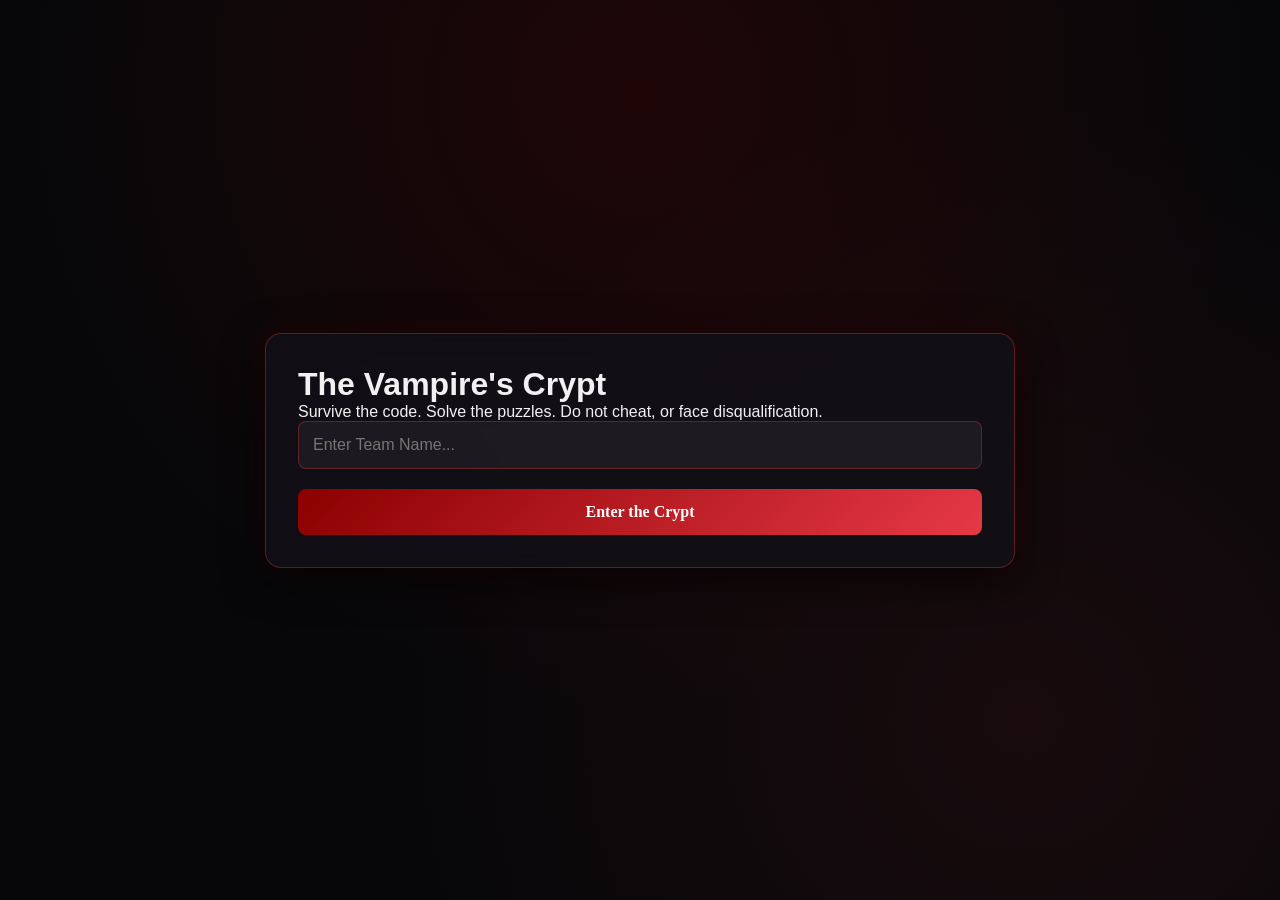
==== commit 34293251: "Update title and content for Vampire Escape Room" ====
--- a/index.html
+++ b/index.html
@@ -2,34 +2,17 @@
 <html lang="en">
 <head>
   <meta charset="UTF-8">
-  <meta name="viewport" content="width=device-width, initial-scale=1.0">
-  <title>Vampire's Realm - Registration</title>
-  <link href="https://fonts.googleapis.com/css2?family=Cinzel:wght@600;800&family=Fira+Code:wght@400;600&family=Inter:wght@300;400;600&display=swap" rel="stylesheet">
+  <title>Vampire Escape Room</title>
   <link rel="stylesheet" href="style.css">
-  <script src="script.js" defer></script>
 </head>
 <body>
-
-  <div id="secModal" class="modal-overlay hidden">
-    <div class="modal-box">
-      <h3>⚠️ Security Alert</h3>
-      <p id="secModalMsg">Security Warning</p>
-      <button class="btn" onclick="closeSecModal()">I Understand</button>
-    </div>
+  <div class="container">
+    <h1 class="gothic-text">The Vampire's Crypt</h1>
+    <p>Survive the code. Solve the puzzles. Do not cheat, or face disqualification.</p>
+    <input type="text" id="teamNameInput" class="input-box" placeholder="Enter Team Name...">
+    <br>
+    <button class="btn" onclick="startQuiz()">Enter the Crypt</button>
   </div>
-
-  <div class="container">
-    <div class="header">
-      <div class="title">Vampire's Realm</div>
-    </div>
-
-    <div>
-      <h2 style="font-family:'Cinzel', serif; margin-bottom: 10px;">Enter the Realm</h2>
-      <p style="color: var(--text-sub); margin-bottom: 20px; font-size: 0.9rem;">Provide your team details to begin the evaluation.</p>
-      <input type="text" id="teamNameInput" placeholder="Team Name" autocomplete="off">
-      <button class="btn" onclick="startQuiz()">Enter Fullscreen & Start Stage 1</button>
-    </div>
-  </div>
-
+  <script src="script.js"></script>
 </body>
 </html>
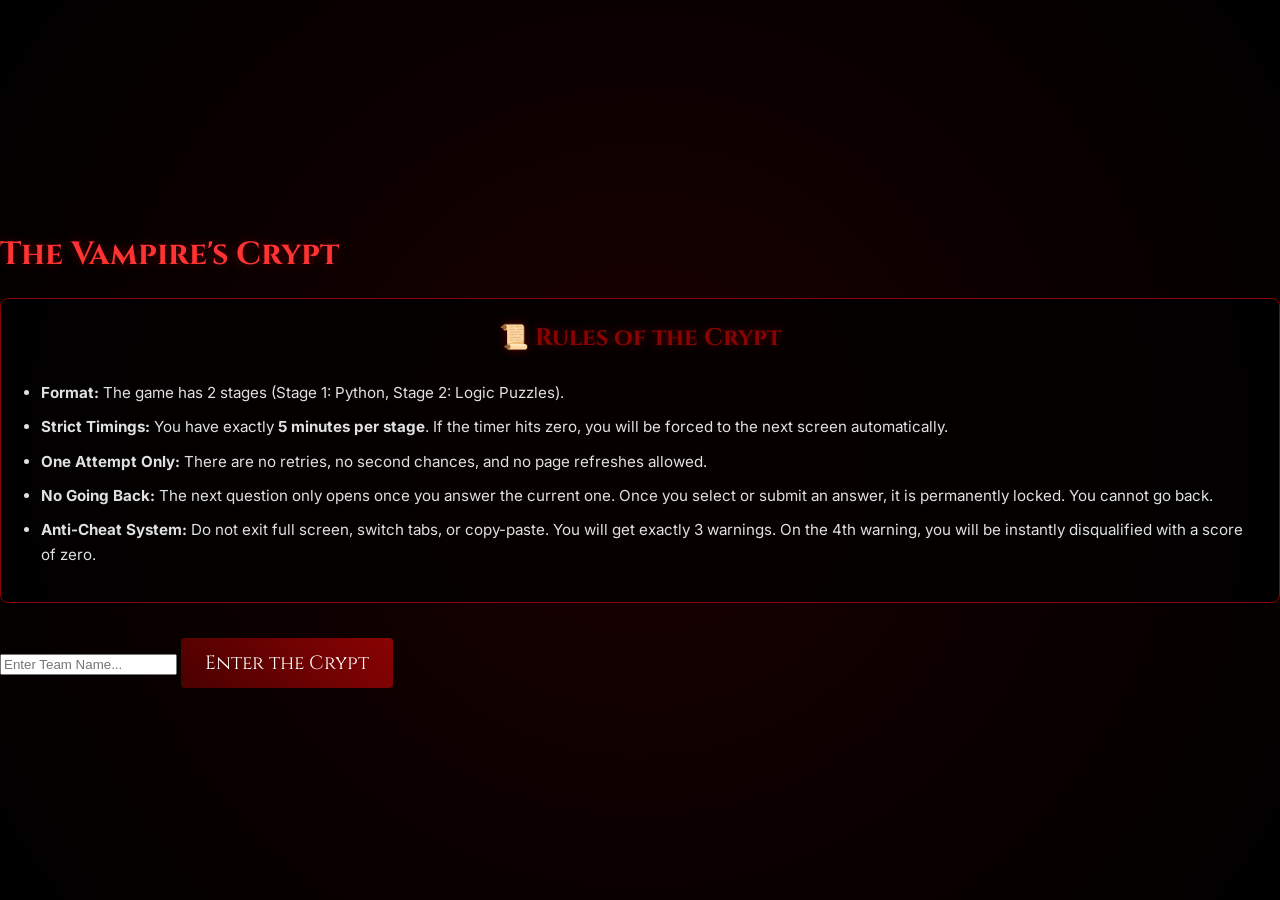
==== commit cb3f6e31: "Update title and add game rules to index.html" ====
--- a/index.html
+++ b/index.html
@@ -2,17 +2,29 @@
 <html lang="en">
 <head>
   <meta charset="UTF-8">
-  <title>Vampire Escape Room</title>
+  <title>The Vampire's Crypt - Entrance</title>
   <link rel="stylesheet" href="style.css">
 </head>
 <body>
-  <div class="container">
+  <div class="glass-panel" id="startScreen">
     <h1 class="gothic-text">The Vampire's Crypt</h1>
-    <p>Survive the code. Solve the puzzles. Do not cheat, or face disqualification.</p>
-    <input type="text" id="teamNameInput" class="input-box" placeholder="Enter Team Name...">
-    <br>
+    
+    <div class="instructions-box" style="text-align: left; padding: 20px; border: 1px solid var(--blood-red); background: rgba(0,0,0,0.7); margin-bottom: 25px; border-radius: 8px; line-height: 1.6;">
+      <h3 class="gothic-text" style="color: var(--blood-red); margin-top: 0; text-align: center; font-size: 1.5rem;">📜 Rules of the Crypt</h3>
+      <ul style="padding-left: 20px; color: #e0e0e0; font-size: 0.95rem;">
+        <li style="margin-bottom: 10px;"><b>Format:</b> The game has 2 stages (Stage 1: Python, Stage 2: Logic Puzzles).</li>
+        <li style="margin-bottom: 10px;"><b>Strict Timings:</b> You have exactly <b>5 minutes per stage</b>. If the timer hits zero, you will be forced to the next screen automatically.</li>
+        <li style="margin-bottom: 10px;"><b>One Attempt Only:</b> There are no retries, no second chances, and no page refreshes allowed.</li>
+        <li style="margin-bottom: 10px;"><b>No Going Back:</b> The next question only opens once you answer the current one. Once you select or submit an answer, it is permanently locked. You cannot go back.</li>
+        <li><b>Anti-Cheat System:</b> Do not exit full screen, switch tabs, or copy-paste. You will get exactly 3 warnings. On the 4th warning, you will be instantly disqualified with a score of zero.</li>
+      </ul>
+    </div>
+    
+    <input type="text" id="teamName" placeholder="Enter Team Name..." class="input-gothic">
     <button class="btn" onclick="startQuiz()">Enter the Crypt</button>
+    <p id="startError" style="color: var(--blood-red); display: none; margin-top: 10px; font-weight: bold;">You must enter a name to proceed.</p>
   </div>
+  
   <script src="script.js"></script>
 </body>
 </html>
--- a/style.css
+++ b/style.css
@@ -1,199 +1,140 @@
+@import url('https://fonts.googleapis.com/css2?family=Cinzel:wght@400;700&family=Courier+Prime&family=Inter:wght@300;500&display=swap');
+
 :root {
-  --bg-dark: #070709;
-  --card-bg: rgba(18, 16, 22, 0.88);
-  --crimson-glow: #e63946;
-  --blood-red: #8b0000;
-  --text-main: #f1f1f1;
-  --text-sub: #a0a0ab;
-  --border-red: rgba(230, 57, 70, 0.35);
-}
-
-* {
-  box-sizing: border-box;
-  margin: 0;
-  padding: 0;
-  user-select: none; /* Point 26: Disables text selection */
-  -webkit-user-select: none;
+  --bg-color: #050000;
+  --blood-red: #8a0303;
+  --blood-glow: rgba(138, 3, 3, 0.6);
+  --glass-bg: rgba(20, 0, 0, 0.7);
+  --text-main: #e0e0e0;
 }
 
 body {
-  background-color: var(--bg-dark);
-  background-image: 
-    radial-gradient(circle at 50% 10%, rgba(139, 0, 0, 0.18) 0%, transparent 60%),
-    radial-gradient(circle at 80% 80%, rgba(230, 57, 70, 0.08) 0%, transparent 50%);
+  margin: 0;
+  padding: 0;
+  background-color: var(--bg-color);
+  background-image: radial-gradient(circle at center, #1a0000 0%, #000000 100%);
   color: var(--text-main);
   font-family: 'Inter', sans-serif;
-  min-height: 100vh;
   display: flex;
   justify-content: center;
   align-items: center;
-  padding: 20px;
+  min-height: 100vh;
+  overflow: hidden;
 }
 
-/* Point 32: Responsive Container */
+.gothic-text {
+  font-family: 'Cinzel', serif;
+  color: #ff3333;
+  text-shadow: 0 0 10px var(--blood-glow);
+}
+
 .container {
-  width: 100%;
-  max-width: 750px;
-  background: var(--card-bg);
-  border: 1px solid var(--border-red);
-  border-radius: 16px;
-  backdrop-filter: blur(16px);
-  box-shadow: 0 10px 40px rgba(0, 0, 0, 0.85), 0 0 25px rgba(139, 0, 0, 0.25);
-  padding: 32px;
+  background: var(--glass-bg);
+  backdrop-filter: blur(10px);
+  border: 1px solid rgba(255, 0, 0, 0.2);
+  box-shadow: 0 0 20px var(--blood-glow);
+  padding: 30px;
+  border-radius: 12px;
+  text-align: center;
+  width: 90%;
+  max-width: 600px;
   position: relative;
 }
 
-.header {
-  display: flex;
-  justify-content: space-between;
-  align-items: center;
-  border-bottom: 1px solid var(--border-red);
-  padding-bottom: 16px;
-  margin-bottom: 24px;
+.input-box {
+  background: rgba(0, 0, 0, 0.5);
+  border: 1px solid var(--blood-red);
+  color: white;
+  padding: 10px;
+  width: 80%;
+  margin: 15px 0;
+  font-size: 1.1rem;
+  text-align: center;
+  outline: none;
 }
 
-.title {
+.btn {
+  background: linear-gradient(45deg, #4a0000, var(--blood-red));
+  border: none;
+  color: white;
+  padding: 12px 24px;
   font-family: 'Cinzel', serif;
-  font-size: 1.5rem;
-  color: var(--crimson-glow);
-  text-shadow: 0 0 8px rgba(230, 57, 70, 0.4);
+  font-size: 1.2rem;
+  cursor: pointer;
+  border-radius: 4px;
+  transition: 0.3s;
+  margin-top: 10px;
 }
 
-.timer-badge {
-  font-family: 'Fira Code', monospace;
-  background: rgba(139, 0, 0, 0.35);
-  border: 1px solid var(--crimson-glow);
-  padding: 6px 14px;
-  border-radius: 20px;
-  color: #fff;
-  font-weight: 600;
+.btn:hover {
+  box-shadow: 0 0 15px var(--blood-red);
+  transform: scale(1.05);
+}
+
+.option-btn {
+  background: rgba(0, 0, 0, 0.6);
+  border: 1px solid var(--blood-red);
+  color: white;
+  padding: 10px;
+  margin: 5px;
+  width: 45%;
+  cursor: pointer;
+  transition: 0.3s;
+  font-family: 'Courier Prime', monospace;
+}
+
+.option-btn:hover {
+  background: var(--blood-red);
+}
+
+.code-block {
+  background: #000;
+  color: #00ff00;
+  font-family: 'Courier Prime', monospace;
+  padding: 15px;
+  border-left: 4px solid var(--blood-red);
+  text-align: left;
+  white-space: pre-wrap;
+  margin-bottom: 20px;
 }
 
 .hidden { display: none !important; }
+.highlight { color: #ff4d4d; font-weight: bold; }
 
-/* Form Controls */
-input[type="text"] {
-  width: 100%;
-  padding: 14px;
-  background: rgba(255, 255, 255, 0.05);
-  border: 1px solid var(--border-red);
-  border-radius: 8px;
-  color: #fff;
-  font-size: 1rem;
-  outline: none;
-  margin-bottom: 20px;
-}
-input[type="text"]:focus {
-  border-color: var(--crimson-glow);
-  box-shadow: 0 0 8px rgba(230, 57, 70, 0.4);
-}
-
-.btn {
-  width: 100%;
-  padding: 14px;
-  background: linear-gradient(135deg, var(--blood-red), var(--crimson-glow));
-  border: none;
-  border-radius: 8px;
-  color: white;
-  font-family: 'Cinzel', serif;
-  font-size: 1rem;
+/* Timer Badge */
+#timerDisplay {
+  position: absolute;
+  top: -15px;
+  right: -15px;
+  background: var(--blood-red);
+  padding: 10px 15px;
+  border-radius: 50px;
   font-weight: bold;
-  cursor: pointer;
-  transition: all 0.2s ease;
-}
-.btn:hover {
-  transform: translateY(-2px);
-  box-shadow: 0 4px 15px rgba(230, 57, 70, 0.4);
-}
-
-/* MCQ Options */
-.code-block {
-  background: rgba(0, 0, 0, 0.6);
-  padding: 16px;
-  border-radius: 8px;
-  font-family: 'Fira Code', monospace;
-  color: #38ef7d;
-  margin-bottom: 20px;
-  border-left: 3px solid var(--crimson-glow);
-  white-space: pre-wrap;
-}
-
-.options-grid {
-  display: flex;
-  flex-direction: column;
-  gap: 12px;
-}
-
-.option-btn {
-  background: rgba(255, 255, 255, 0.03);
-  border: 1px solid rgba(255, 255, 255, 0.1);
-  padding: 14px 18px;
-  border-radius: 8px;
-  color: var(--text-main);
-  text-align: left;
-  cursor: pointer;
-  font-size: 0.95rem;
-  transition: all 0.2s;
-}
-.option-btn:hover {
-  border-color: var(--crimson-glow);
-  background: rgba(230, 57, 70, 0.1);
+  box-shadow: 0 0 10px red;
 }
 
 /* Modals */
 .modal-overlay {
   position: fixed;
-  top: 0; left: 0; right: 0; bottom: 0;
-  background: rgba(0, 0, 0, 0.88);
+  top: 0; left: 0; width: 100%; height: 100%;
+  background: rgba(0,0,0,0.9);
   display: flex;
   justify-content: center;
   align-items: center;
-  z-index: 100;
-  padding: 20px;
+  z-index: 1000;
 }
 
-/* Point 15: Centered Hint Box / Popup styling */
 .modal-box {
-  background: #121016;
-  border: 1px solid var(--crimson-glow);
-  padding: 28px;
-  border-radius: 12px;
-  max-width: 500px;
-  width: 100%;
+  background: #111;
+  border: 1px solid var(--blood-red);
+  padding: 30px;
+  border-radius: 8px;
   text-align: center;
-  box-shadow: 0 0 30px rgba(230, 57, 70, 0.35);
-}
-.modal-box h3 {
-  font-family: 'Cinzel', serif;
-  color: var(--crimson-glow);
-  margin-bottom: 12px;
-}
-.modal-box p {
-  color: var(--text-sub);
-  font-size: 0.95rem;
-  margin-bottom: 20px;
-  line-height: 1.5;
+  max-width: 400px;
 }
 
-/* Point 17: Hints Below Questions */
-.hint-container {
-  margin-top: 20px;
-  padding-top: 15px;
-  border-top: 1px dashed var(--border-red);
+#hintBox {
+  margin-top: 15px;
+  color: #ff9999;
+  font-style: italic;
 }
-.hint-toggle {
-  background: none;
-  border: none;
-  color: var(--crimson-glow);
-  cursor: pointer;
-  font-size: 0.9rem;
-  text-decoration: underline;
-}
-.hint-text {
-  margin-top: 10px;
-  padding: 12px;
-  background: rgba(139, 0, 0, 0.2);
-  border-radius: 6px;
-  font-size: 0.85rem;
-  color: #ffcccc;
-}
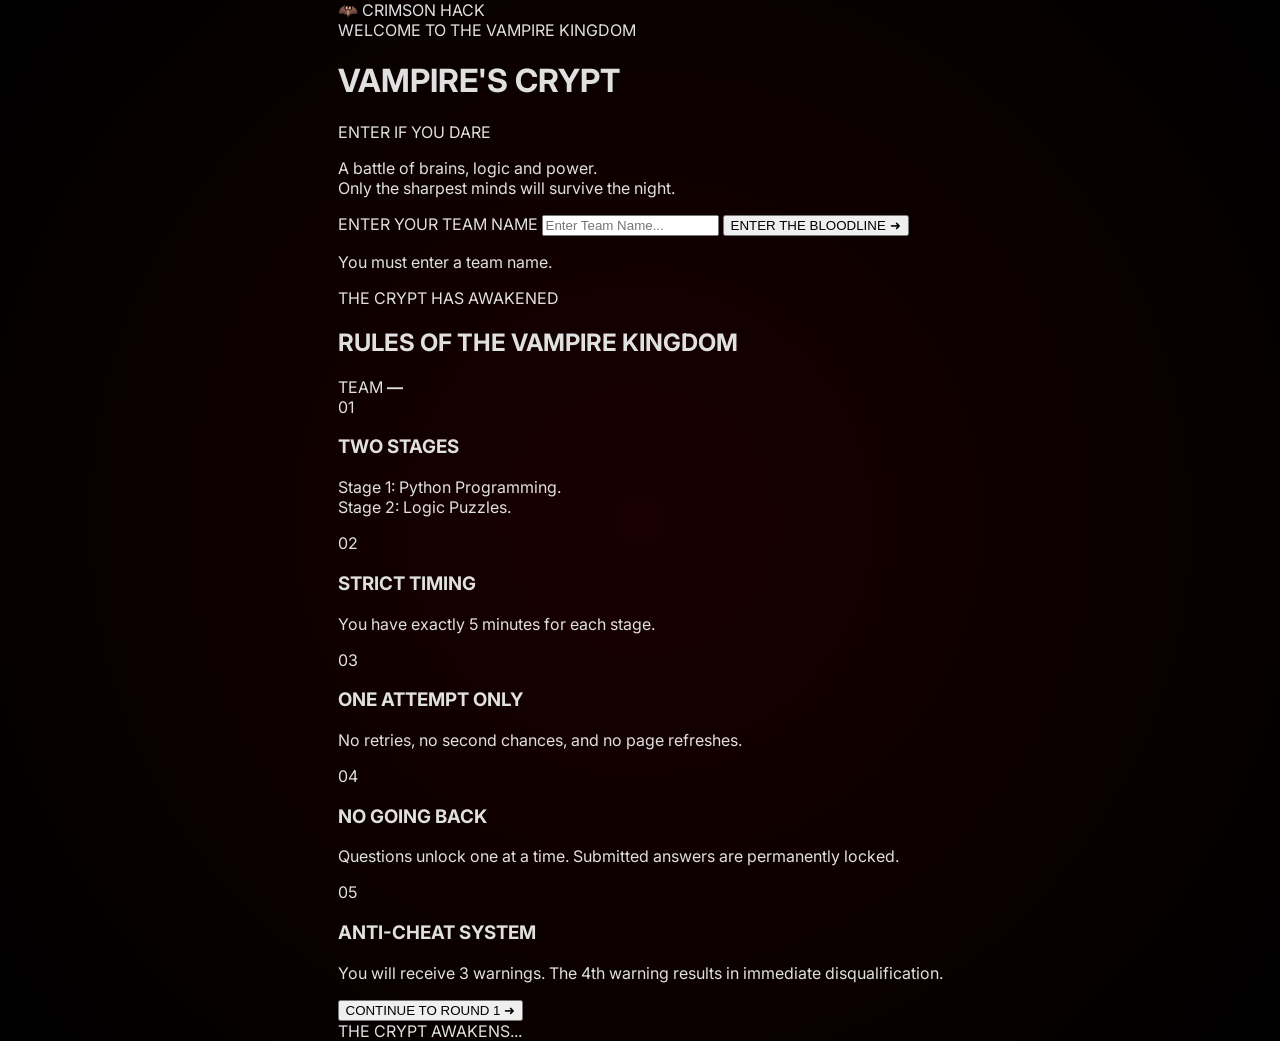
==== commit 7050e467: "Update code for symposium tech challenge landing page" ====
--- a/index.html
+++ b/index.html
@@ -1,30 +1,212 @@
 <!DOCTYPE html>
 <html lang="en">
 <head>
-  <meta charset="UTF-8">
-  <title>The Vampire's Crypt - Entrance</title>
-  <link rel="stylesheet" href="style.css">
+    <meta charset="UTF-8">
+    <meta name="viewport" content="width=device-width, initial-scale=1.0">
+    <title>Crimson Hack - Vampire Kingdom</title>
+    <link rel="stylesheet" href="style.css">
 </head>
+
 <body>
-  <div class="glass-panel" id="startScreen">
-    <h1 class="gothic-text">The Vampire's Crypt</h1>
-    
-    <div class="instructions-box" style="text-align: left; padding: 20px; border: 1px solid var(--blood-red); background: rgba(0,0,0,0.7); margin-bottom: 25px; border-radius: 8px; line-height: 1.6;">
-      <h3 class="gothic-text" style="color: var(--blood-red); margin-top: 0; text-align: center; font-size: 1.5rem;">📜 Rules of the Crypt</h3>
-      <ul style="padding-left: 20px; color: #e0e0e0; font-size: 0.95rem;">
-        <li style="margin-bottom: 10px;"><b>Format:</b> The game has 2 stages (Stage 1: Python, Stage 2: Logic Puzzles).</li>
-        <li style="margin-bottom: 10px;"><b>Strict Timings:</b> You have exactly <b>5 minutes per stage</b>. If the timer hits zero, you will be forced to the next screen automatically.</li>
-        <li style="margin-bottom: 10px;"><b>One Attempt Only:</b> There are no retries, no second chances, and no page refreshes allowed.</li>
-        <li style="margin-bottom: 10px;"><b>No Going Back:</b> The next question only opens once you answer the current one. Once you select or submit an answer, it is permanently locked. You cannot go back.</li>
-        <li><b>Anti-Cheat System:</b> Do not exit full screen, switch tabs, or copy-paste. You will get exactly 3 warnings. On the 4th warning, you will be instantly disqualified with a score of zero.</li>
-      </ul>
+    <div class="page" id="page">
+        <!-- Background -->
+        <div class="background"></div>
+        <div class="dark-overlay"></div>
+        <div class="particles"></div>
+
+        <!-- TOP HEADER -->
+        <header class="header">
+            <div class="logo">
+                <span class="logo-symbol">🦇</span>
+                <span>CRIMSON HACK</span>
+            </div>
+        </header>
+
+        <!-- MAIN CONTENT -->
+        <main class="hero">
+            <div class="hero-content">
+                <div class="small-title">
+                    WELCOME TO THE VAMPIRE KINGDOM
+                </div>
+
+                <h1>
+                    <span class="crimson">VAMPIRE'S</span>
+                    <span class="hack">CRYPT</span>
+                </h1>
+
+                <div class="divider">
+                    <span></span>
+                    ENTER IF YOU DARE
+                    <span></span>
+                </div>
+
+                <p class="description">
+                    A battle of brains, logic and power.<br>
+                    Only the sharpest minds will survive the night.
+                </p>
+
+                <!-- TEAM NAME -->
+                <div class="team-box">
+                    <label for="teamName">
+                        ENTER YOUR TEAM NAME
+                    </label>
+
+                    <input
+                        type="text"
+                        id="teamName"
+                        placeholder="Enter Team Name..."
+                        maxlength="40"
+                        autocomplete="off"
+                    >
+
+                    <button
+                        class="enter-button"
+                        id="enterButton"
+                        type="button"
+                    >
+                        ENTER THE BLOODLINE
+                        <span>➜</span>
+                    </button>
+
+                    <p id="errorMessage">
+                        You must enter a team name.
+                    </p>
+                </div>
+            </div>
+        </main>
+
+        <!-- CENTERED RULES PANEL -->
+        <aside
+            class="rules-panel"
+            id="rulesPanel"
+        >
+            <div class="rules-header">
+                <div class="blood-line"></div>
+                <p>THE CRYPT HAS AWAKENED</p>
+                <h2>
+                    RULES OF THE
+                    <span>VAMPIRE KINGDOM</span>
+                </h2>
+            </div>
+
+            <!-- TEAM NAME -->
+            <div class="team-display">
+                <span>TEAM</span>
+                <strong id="teamDisplay">
+                    —
+                </strong>
+            </div>
+
+            <!-- RULES -->
+            <div class="rules">
+                <div class="rule">
+                    <div class="number">
+                        01
+                    </div>
+                    <div>
+                        <h3>
+                            TWO STAGES
+                        </h3>
+                        <p>
+                            Stage 1: Python Programming.<br>
+                            Stage 2: Logic Puzzles.
+                        </p>
+                    </div>
+                </div>
+
+                <div class="rule">
+                    <div class="number">
+                        02
+                    </div>
+                    <div>
+                        <h3>
+                            STRICT TIMING
+                        </h3>
+                        <p>
+                            You have exactly 5 minutes for each stage.
+                        </p>
+                    </div>
+                </div>
+
+                <div class="rule">
+                    <div class="number">
+                        03
+                    </div>
+                    <div>
+                        <h3>
+                            ONE ATTEMPT ONLY
+                        </h3>
+                        <p>
+                            No retries, no second chances, and no page refreshes.
+                        </p>
+                    </div>
+                </div>
+
+                <div class="rule">
+                    <div class="number">
+                        04
+                    </div>
+                    <div>
+                        <h3>
+                            NO GOING BACK
+                        </h3>
+                        <p>
+                            Questions unlock one at a time. Submitted answers are permanently locked.
+                        </p>
+                    </div>
+                </div>
+
+                <div class="rule">
+                    <div class="number">
+                        05
+                    </div>
+                    <div>
+                        <h3>
+                            ANTI-CHEAT SYSTEM
+                        </h3>
+                        <p>
+                            You will receive 3 warnings. The 4th warning results in immediate disqualification.
+                        </p>
+                    </div>
+                </div>
+            </div>
+
+            <!-- CONTINUE BUTTON -->
+            <button
+                class="continue-button"
+                id="continueButton"
+                type="button"
+            >
+                CONTINUE TO ROUND 1
+                <span>➜</span>
+            </button>
+        </aside>
+
+        <!-- VAMPIRE MOUTH CLOSING TRANSITION -->
+        <div
+            class="mouth-transition"
+            id="mouthTransition"
+        >
+            <div class="mouth-top"></div>
+            <div class="mouth-bottom"></div>
+            <div class="blood-flash"></div>
+            <div class="transition-message">
+                THE CRYPT AWAKENS...
+            </div>
+        </div>
+
+        <!-- AUDIO -->
+        <audio
+            id="vampireAudio"
+            preload="auto"
+        >
+            <source
+                src="assets/vm.mpeg"
+                type="audio/mpeg"
+            >
+        </audio>
     </div>
-    
-    <input type="text" id="teamName" placeholder="Enter Team Name..." class="input-gothic">
-    <button class="btn" onclick="startQuiz()">Enter the Crypt</button>
-    <p id="startError" style="color: var(--blood-red); display: none; margin-top: 10px; font-weight: bold;">You must enter a name to proceed.</p>
-  </div>
-  
-  <script src="script.js"></script>
+
+    <script src="script.js"></script>
 </body>
-</html>
+</html>
--- a/style.css
+++ b/style.css
@@ -28,7 +28,7 @@
   text-shadow: 0 0 10px var(--blood-glow);
 }
 
-.container {
+.glass-panel {
   background: var(--glass-bg);
   backdrop-filter: blur(10px);
   border: 1px solid rgba(255, 0, 0, 0.2);
@@ -41,16 +41,17 @@
   position: relative;
 }
 
-.input-box {
+.input-gothic {
   background: rgba(0, 0, 0, 0.5);
   border: 1px solid var(--blood-red);
   color: white;
-  padding: 10px;
+  padding: 12px;
   width: 80%;
   margin: 15px 0;
   font-size: 1.1rem;
   text-align: center;
   outline: none;
+  font-family: 'Inter', sans-serif;
 }
 
 .btn {
@@ -71,16 +72,23 @@
   transform: scale(1.05);
 }
 
+.options-grid {
+  display: flex;
+  flex-wrap: wrap;
+  justify-content: center;
+  gap: 10px;
+}
+
 .option-btn {
   background: rgba(0, 0, 0, 0.6);
   border: 1px solid var(--blood-red);
   color: white;
   padding: 10px;
-  margin: 5px;
   width: 45%;
   cursor: pointer;
   transition: 0.3s;
   font-family: 'Courier Prime', monospace;
+  font-size: 0.95rem;
 }
 
 .option-btn:hover {
@@ -96,22 +104,28 @@
   text-align: left;
   white-space: pre-wrap;
   margin-bottom: 20px;
+  font-size: 1rem;
+}
+
+.header-bar {
+  display: flex;
+  justify-content: space-between;
+  align-items: center;
+  margin-bottom: 20px;
+  padding-bottom: 10px;
+  border-bottom: 1px solid rgba(255, 0, 0, 0.3);
+}
+
+.timer {
+  background: var(--blood-red);
+  padding: 5px 15px;
+  border-radius: 50px;
+  font-weight: bold;
+  box-shadow: 0 0 10px red;
+  color: white;
 }
 
 .hidden { display: none !important; }
-.highlight { color: #ff4d4d; font-weight: bold; }
-
-/* Timer Badge */
-#timerDisplay {
-  position: absolute;
-  top: -15px;
-  right: -15px;
-  background: var(--blood-red);
-  padding: 10px 15px;
-  border-radius: 50px;
-  font-weight: bold;
-  box-shadow: 0 0 10px red;
-}
 
 /* Modals */
 .modal-overlay {
@@ -130,11 +144,6 @@
   padding: 30px;
   border-radius: 8px;
   text-align: center;
-  max-width: 400px;
+  max-width: 450px;
+  width: 90%;
 }
-
-#hintBox {
-  margin-top: 15px;
-  color: #ff9999;
-  font-style: italic;
-}
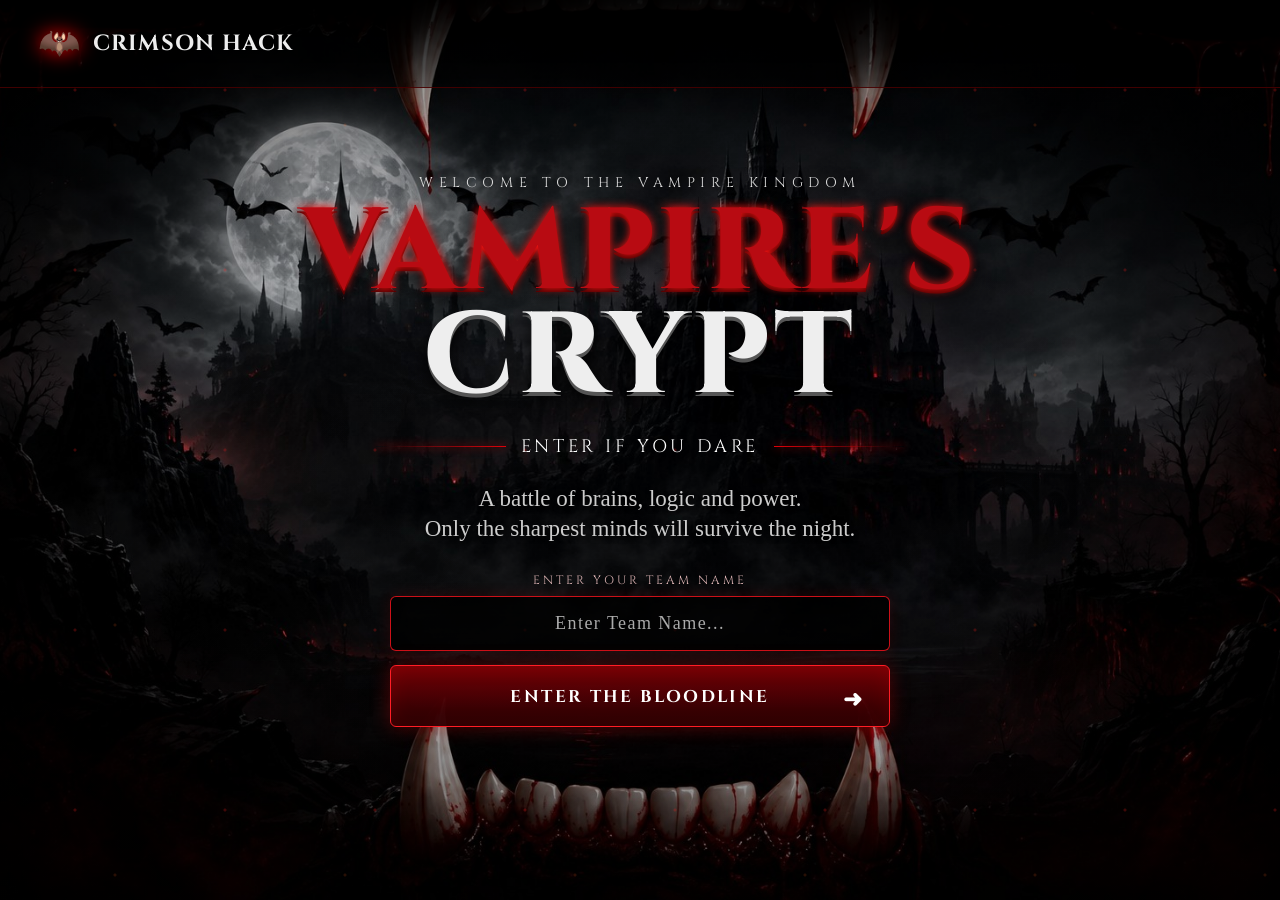
==== commit 39bdd314: "Integrate vampire mouth closing transition and script logic" ====
--- a/index.html
+++ b/index.html
@@ -80,6 +80,7 @@
             class="rules-panel"
             id="rulesPanel"
         >
+            <button class="close-button" id="closeRules">&times;</button>
             <div class="rules-header">
                 <div class="blood-line"></div>
                 <p>THE CRYPT HAS AWAKENED</p>
--- a/style.css
+++ b/style.css
@@ -1,149 +1,950 @@
-@import url('https://fonts.googleapis.com/css2?family=Cinzel:wght@400;700&family=Courier+Prime&family=Inter:wght@300;500&display=swap');
+@import url('https://fonts.googleapis.com/css2?family=Cinzel:wght@500;600;700;800&family=Cormorant+Garamond:wght@500;600;700&display=swap');
+
+/* =========================================
+   GLOBAL VARIABLES & RESET
+========================================= */
 
 :root {
-  --bg-color: #050000;
-  --blood-red: #8a0303;
-  --blood-glow: rgba(138, 3, 3, 0.6);
-  --glass-bg: rgba(20, 0, 0, 0.7);
-  --text-main: #e0e0e0;
+    --blood-red: #ff3333;
+    --blood-dark: #7a0006;
+    --dark-blood: #790006;
+    --deep-bg: #050000;
+    --bg-black: #0a0000;
+    --panel-border: #333;
+}
+
+* {
+    margin: 0;
+    padding: 0;
+    box-sizing: border-box;
+}
+
+html, body {
+    width: 100%;
+    min-height: 100vh;
 }
 
 body {
-  margin: 0;
-  padding: 0;
-  background-color: var(--bg-color);
-  background-image: radial-gradient(circle at center, #1a0000 0%, #000000 100%);
-  color: var(--text-main);
-  font-family: 'Inter', sans-serif;
-  display: flex;
-  justify-content: center;
-  align-items: center;
-  min-height: 100vh;
-  overflow: hidden;
+    background:
+        radial-gradient(circle at 50% 20%, rgba(120,0,10,.35), transparent 60%),
+        var(--deep-bg);
+    color: #eee;
+    font-family: "Cormorant Garamond", Georgia, serif;
+    overflow-x: hidden;
+    position: relative;
+}
+
+/* Selection Styling */
+::selection {
+    background: var(--blood-red);
+    color: #fff;
 }
 
 .gothic-text {
-  font-family: 'Cinzel', serif;
-  color: #ff3333;
-  text-shadow: 0 0 10px var(--blood-glow);
-}
+    font-family: Cinzel, serif;
+    letter-spacing: .04em;
+    color: #fff;
+    text-shadow: 0 0 15px rgba(255,0,0,.35);
+}
+
+/* =========================================
+   BACKGROUND IMAGE & PARTICLES
+========================================= */
+
+.background {
+    position: fixed;
+    inset: 0;
+    background-image: url("assets/bg.jpeg");
+    background-size: cover;
+    background-position: center;
+    background-repeat: no-repeat;
+    background-color: #000;     
+    animation: backgroundZoom 18s ease-in-out infinite alternate;
+    z-index: 1;
+}
+
+@keyframes backgroundZoom {
+    0% { transform: scale(1); }
+    100% { transform: scale(1.05); }
+}
+
+.dark-overlay {
+    position: fixed;
+    inset: 0;
+    z-index: 2;
+    pointer-events: none;
+    background:
+        radial-gradient(
+            circle at center,
+            transparent 20%,
+            rgba(0,0,0,.15) 50%,
+            rgba(0,0,0,.75) 100%
+        ),
+        linear-gradient(
+            to bottom,
+            rgba(0,0,0,.3),
+            transparent 35%,
+            rgba(0,0,0,.4)
+        );
+}
+
+.particles {
+    position: fixed;
+    inset: 0;
+    z-index: 3;
+    pointer-events: none;
+    background-image:
+        radial-gradient(
+            circle,
+            rgba(255,30,30,.8) 1px,
+            transparent 2px
+        ),
+        radial-gradient(
+            circle,
+            rgba(255,100,30,.5) 1px,
+            transparent 2px
+        );
+    background-size:
+        150px 180px,
+        230px 250px;
+    animation: particlesMove 12s linear infinite;
+    opacity: .3;
+}
+
+@keyframes particlesMove {
+    0% { transform: translateY(20px); }
+    100% { transform: translateY(-80px); }
+}
+
+/* =========================================
+   HEADER
+========================================= */
+
+.header {
+    position: absolute;
+    top: 0;
+    left: 0;
+    width: 100%;
+    height: 88px;
+    z-index: 8;
+    display: flex;
+    align-items: center;
+    justify-content: space-between;
+    padding: 0 38px;
+    background:
+        linear-gradient(
+            to bottom,
+            rgba(0,0,0,.9),
+            rgba(0,0,0,.35)
+        );
+    border-bottom: 1px solid rgba(255,0,0,.25);
+}
+
+.logo {
+    display: flex;
+    align-items: center;
+    gap: 12px;
+    font-family: Cinzel, serif;
+    font-size: 22px;
+    font-weight: 700;
+    letter-spacing: .05em;
+}
+
+.logo-symbol {
+    font-size: 34px;
+    filter: drop-shadow(0 0 10px red);
+}
+
+/* =========================================
+   HERO / LANDING SECTION
+========================================= */
+
+.hero {
+    position: fixed;
+    inset: 0;
+    display: flex;
+    justify-content: center;
+    align-items: center;
+    z-index: 4;
+    pointer-events: none;
+}
+
+.hero-content {
+    width: 100%;
+    max-width: 700px;
+    display: flex;
+    flex-direction: column;
+    align-items: center;
+    text-align: center;
+    pointer-events: auto;
+    transition: opacity .6s ease, transform .7s ease;
+}
+
+.small-title {
+    text-align: center;
+    width: 100%;
+    font-family: Cinzel, serif;
+    font-size: 14px;
+    letter-spacing: .4em;
+    color: #ddd;
+    margin-bottom: 10px;
+    text-shadow: 0 0 12px #000;
+}
+
+.hero h1 {
+    font-family: Cinzel, serif;
+    font-weight: 800;
+    font-size: clamp(60px, 9vw, 135px);
+    line-height: .9;
+    letter-spacing: .03em;
+    text-transform: uppercase;
+    text-shadow:
+        0 5px 5px #000,
+        0 0 25px rgba(0,0,0,.9);
+}
+
+.crimson {
+    color: #b80b12;
+    text-shadow:
+        0 0 8px #ff1515,
+        0 4px 0 #4b0000,
+        0 10px 25px #000;
+}
+
+.hack {
+    color: #eee;
+    text-shadow:
+        0 4px 0 #555,
+        0 8px 20px #000;
+}
+
+.divider {
+    width: 100%;
+    margin-top: 25px;
+    display: flex;
+    align-items: center;
+    justify-content: center;
+    gap: 15px;
+    text-align: center;
+    color: white;
+    font-family: Cinzel, serif;
+    font-size: 18px;
+    letter-spacing: .2em;
+}
+
+.divider span {
+    width: 130px;
+    height: 1px;
+    background: linear-gradient(to right, transparent, #e00008);
+    box-shadow: 0 0 8px red;
+}
+
+.divider span:last-child {
+    background: linear-gradient(to left, transparent, #e00008);
+}
+
+.description {
+    margin-top: 25px;
+    font-size: 23px;
+    line-height: 1.3;
+    color: #ccc;
+    text-shadow: 0 2px 5px #000;
+}
+
+/* =========================================
+   INPUTS & ENTER BUTTONS
+========================================= */
+
+.team-box {
+    width: min(500px, 90vw);
+    margin: 28px auto 0;
+}
+
+.team-box label {
+    display: block;
+    margin-bottom: 8px;
+    font-family: Cinzel, serif;
+    font-size: 12px;
+    letter-spacing: .25em;
+    color: #d9b1b1;
+}
+
+#teamName {
+    width: 100%;
+    height: 55px;
+    padding: 0 20px;
+    color: white;
+    background: rgba(0,0,0,.75);
+    border: 1px solid rgba(255,20,30,.8);
+    outline: none;
+    border-radius: 6px;
+    text-align: center;
+    font-family: "Cormorant Garamond", Georgia, serif;
+    font-size: 18px;
+    letter-spacing: .08em;
+    box-shadow:
+        inset 0 0 20px rgba(0,0,0,.8),
+        0 0 15px rgba(255,0,0,.12);
+    transition: .3s;
+}
+
+#teamName::placeholder {
+    color: #aaa;
+}
+
+#teamName:focus {
+    border-color: var(--blood-red);
+    box-shadow:
+        0 0 20px rgba(255,0,0,.3),
+        inset 0 0 20px #000;
+}
+
+.enter-button {
+    width: 100%;
+    height: 62px;
+    margin-top: 14px;
+    position: relative;
+    border: 1px solid #ff1d25;
+    border-radius: 6px;
+    background: linear-gradient(180deg, rgba(120,0,5,.95), rgba(35,0,2,.96));
+    color: white;
+    font-family: Cinzel, serif;
+    font-size: 17px;
+    font-weight: 700;
+    letter-spacing: .14em;
+    cursor: pointer;
+    box-shadow:
+        0 0 20px rgba(255,0,0,.3),
+        inset 0 0 20px rgba(255,0,0,.15);
+    transition: .3s;
+}
+
+.enter-button span {
+    position: absolute;
+    right: 25px;
+    font-size: 23px;
+}
+
+.enter-button:hover {
+    transform: translateY(-2px);
+    box-shadow:
+        0 0 35px rgba(255,0,0,.65),
+        inset 0 0 25px rgba(255,0,0,.3);
+}
+
+.enter-button:active {
+    transform: translateY(2px);
+}
+
+.input-gothic {
+    width: 100%;
+    height: 52px;
+    padding: 0 16px;
+    background: rgba(0,0,0,.65);
+    border: 1px solid rgba(255,20,30,.5);
+    border-radius: 6px;
+    color: #fff;
+    font-family: "Cormorant Garamond", Georgia, serif;
+    font-size: 17px;
+    outline: none;
+    transition: .25s;
+}
+
+.input-gothic:focus {
+    border-color: var(--blood-red);
+    box-shadow: 0 0 18px rgba(255,0,0,.3);
+}
+
+#errorMessage {
+    display: none;
+    margin-top: 10px;
+    color: #ff3038;
+    font-family: Cinzel, serif;
+    font-size: 13px;
+    font-weight: 700;
+}
+
+#errorMessage.show {
+    display: block;
+}
+
+/* =========================================
+   GLASS PANEL (MAIN GAMEPLAY CONTAINER)
+========================================= */
 
 .glass-panel {
-  background: var(--glass-bg);
-  backdrop-filter: blur(10px);
-  border: 1px solid rgba(255, 0, 0, 0.2);
-  box-shadow: 0 0 20px var(--blood-glow);
-  padding: 30px;
-  border-radius: 12px;
-  text-align: center;
-  width: 90%;
-  max-width: 600px;
-  position: relative;
-}
-
-.input-gothic {
-  background: rgba(0, 0, 0, 0.5);
-  border: 1px solid var(--blood-red);
-  color: white;
-  padding: 12px;
-  width: 80%;
-  margin: 15px 0;
-  font-size: 1.1rem;
-  text-align: center;
-  outline: none;
-  font-family: 'Inter', sans-serif;
+    width: 100%;
+    max-width: 640px;
+    margin: 60px auto 40px;
+    background: rgba(15, 5, 6, 0.75);
+    backdrop-filter: blur(14px);
+    -webkit-backdrop-filter: blur(14px);
+    border: 1px solid rgba(255, 30, 40, .35);
+    border-radius: 14px;
+    padding: 34px 36px;
+    box-shadow:
+        0 0 40px rgba(255,0,0,.12),
+        0 20px 60px rgba(0,0,0,.6);
+    position: relative;
+    z-index: 10;
+}
+
+.glass-panel.hidden,
+.hidden {
+    display: none !important;
+}
+
+/* =========================================
+   HEADER BAR & TIMER
+========================================= */
+
+.header-bar {
+    display: flex;
+    align-items: center;
+    justify-content: space-between;
+    padding-bottom: 14px;
+    margin-bottom: 20px;
+    border-bottom: 1px solid rgba(255,255,255,.08);
+    font-family: Cinzel, serif;
+    font-size: .95rem;
+    letter-spacing: .08em;
+}
+
+.timer {
+    font-family: Cinzel, serif;
+    color: var(--blood-red);
+    font-weight: 700;
+    letter-spacing: .1em;
+    padding: 6px 14px;
+    border: 1px solid rgba(255,0,0,.4);
+    border-radius: 6px;
+    background: rgba(120,0,5,.15);
+    transition: all 0.3s ease;
+}
+
+.timer.low-time {
+    color: #ff3333;
+    border-color: #ff3333;
+    animation: pulseTimer 1s infinite alternate;
+}
+
+@keyframes pulseTimer {
+    0% { box-shadow: 0 0 6px rgba(255,0,0,.4); }
+    100% { box-shadow: 0 0 22px rgba(255,0,0,.9); }
+}
+
+/* =========================================
+   CODE BLOCK
+========================================= */
+
+.code-block {
+    background: #0d0d0d;
+    border: 1px solid #2a2a2a;
+    border-left: 3px solid var(--blood-red);
+    border-radius: 6px;
+    padding: 18px 20px;
+    margin-bottom: 22px;
+    font-family: "Consolas", "Courier New", monospace;
+    font-size: 15px;
+    line-height: 1.55;
+    color: #d8d8d8;
+    overflow-x: auto;
+    white-space: pre;
+    text-align: left;
+    box-shadow: inset 0 0 15px rgba(0, 0, 0, 0.9);
+}
+
+/* =========================================
+   OPTIONS GRID & BUTTONS
+========================================= */
+
+.options-grid {
+    display: grid;
+    grid-template-columns: 1fr 1fr;
+    gap: 14px;
+}
+
+@media (max-width: 520px) {
+    .options-grid {
+        grid-template-columns: 1fr;
+    }
+}
+
+.option-btn {
+    width: 100%;
+    padding: 16px 14px;
+    background: rgba(255,255,255,.03);
+    border: 1px solid rgba(255,255,255,.15);
+    border-radius: 8px;
+    color: #eee;
+    font-family: "Cormorant Garamond", Georgia, serif;
+    font-size: 17px;
+    text-align: left;
+    cursor: pointer;
+    transition: .25s;
+    outline: none;
+}
+
+.option-btn:hover:not(:disabled),
+.option-btn:focus:not(:disabled) {
+    border-color: var(--blood-red);
+    background: rgba(120,0,5,.2);
+    transform: translateY(-2px);
+    box-shadow: 0 6px 18px rgba(255,0,0,.15);
+}
+
+.option-btn.correct {
+    border-color: #2ecc71 !important;
+    background: rgba(20,120,60,.25) !important;
+    color: #fff !important;
+    box-shadow: 0 0 18px rgba(46, 204, 113, 0.4) !important;
+}
+
+.option-btn.wrong {
+    border-color: var(--blood-red) !important;
+    background: rgba(150,0,10,.3) !important;
+    color: #fff !important;
+    box-shadow: 0 0 18px rgba(255, 0, 0, 0.5) !important;
+}
+
+.option-btn:disabled {
+    cursor: default;
+    opacity: .8;
 }
 
 .btn {
-  background: linear-gradient(45deg, #4a0000, var(--blood-red));
-  border: none;
-  color: white;
-  padding: 12px 24px;
-  font-family: 'Cinzel', serif;
-  font-size: 1.2rem;
-  cursor: pointer;
-  border-radius: 4px;
-  transition: 0.3s;
-  margin-top: 10px;
+    padding: 13px 28px;
+    border: 1px solid var(--blood-red);
+    border-radius: 6px;
+    background: linear-gradient(180deg, rgba(120,0,5,.9), rgba(30,0,2,.95));
+    color: #fff;
+    font-family: Cinzel, serif;
+    font-size: 14px;
+    letter-spacing: .1em;
+    cursor: pointer;
+    transition: .25s;
 }
 
 .btn:hover {
-  box-shadow: 0 0 15px var(--blood-red);
-  transform: scale(1.05);
-}
-
-.options-grid {
-  display: flex;
-  flex-wrap: wrap;
-  justify-content: center;
-  gap: 10px;
-}
-
-.option-btn {
-  background: rgba(0, 0, 0, 0.6);
-  border: 1px solid var(--blood-red);
-  color: white;
-  padding: 10px;
-  width: 45%;
-  cursor: pointer;
-  transition: 0.3s;
-  font-family: 'Courier Prime', monospace;
-  font-size: 0.95rem;
-}
-
-.option-btn:hover {
-  background: var(--blood-red);
-}
-
-.code-block {
-  background: #000;
-  color: #00ff00;
-  font-family: 'Courier Prime', monospace;
-  padding: 15px;
-  border-left: 4px solid var(--blood-red);
-  text-align: left;
-  white-space: pre-wrap;
-  margin-bottom: 20px;
-  font-size: 1rem;
-}
-
-.header-bar {
-  display: flex;
-  justify-content: space-between;
-  align-items: center;
-  margin-bottom: 20px;
-  padding-bottom: 10px;
-  border-bottom: 1px solid rgba(255, 0, 0, 0.3);
-}
-
-.timer {
-  background: var(--blood-red);
-  padding: 5px 15px;
-  border-radius: 50px;
-  font-weight: bold;
-  box-shadow: 0 0 10px red;
-  color: white;
-}
-
-.hidden { display: none !important; }
-
-/* Modals */
+    box-shadow: 0 0 25px rgba(255,0,0,.55);
+    transform: translateY(-2px);
+}
+
+.btn:active {
+    transform: translateY(1px);
+}
+
+/* =========================================
+   MODALS & RULES PANEL (FIXED)
+========================================= */
+
 .modal-overlay {
-  position: fixed;
-  top: 0; left: 0; width: 100%; height: 100%;
-  background: rgba(0,0,0,0.9);
-  display: flex;
-  justify-content: center;
-  align-items: center;
-  z-index: 1000;
+    position: fixed;
+    inset: 0;
+    z-index: 200;
+    display: flex;
+    align-items: center;
+    justify-content: center;
+    padding: 20px;
+    background: rgba(0,0,0,.85);
+    backdrop-filter: blur(8px);
+    -webkit-backdrop-filter: blur(8px);
 }
 
 .modal-box {
-  background: #111;
-  border: 1px solid var(--blood-red);
-  padding: 30px;
-  border-radius: 8px;
-  text-align: center;
-  max-width: 450px;
-  width: 90%;
-}
+    width: 100%;
+    max-width: 440px;
+    background: linear-gradient(160deg, rgba(20,4,5,.98), rgba(8,0,1,.98));
+    border: 1px solid rgba(255,0,0,.35);
+    border-radius: 12px;
+    padding: 30px 28px;
+    text-align: center;
+    box-shadow: 0 0 60px rgba(255,0,0,.15);
+}
+
+/* Rules Panel Modal Container */
+.rules-panel {
+    position: fixed;
+    z-index: 300;
+    left: 50%;
+    top: 50%;
+    width: min(470px, 92vw);
+    max-height: 85vh;
+    height: max-content;
+    padding: 35px 30px 40px;
+    display: flex;
+    flex-direction: column;
+    overflow-y: auto;
+    overflow-x: hidden;
+    border-radius: 12px;
+    border: 1px solid rgba(255, 60, 0, 0.4);
+    background: #0a0101;
+    transform: translate(-50%, -50%) scale(0.95);
+    opacity: 0;
+    pointer-events: none;
+    visibility: hidden;
+    transition: all 0.4s cubic-bezier(0.19, 1, 0.22, 1);
+}
+
+.rules-panel.active {
+    transform: translate(-50%, -50%) scale(1);
+    opacity: 1;
+    pointer-events: auto;
+    visibility: visible;
+    box-shadow: 
+        0 0 0 100vmax rgba(5, 0, 0, 0.95), 
+        0 0 60px rgba(255, 0, 0, 0.25),   
+        inset 0 0 20px rgba(255, 0, 0, 0.05);
+}
+
+.close-button {
+    position: absolute;
+    top: 15px;
+    right: 20px;
+    background: transparent;
+    border: none;
+    color: #ff3038;
+    font-size: 28px;
+    font-weight: bold;
+    cursor: pointer;
+    line-height: 1;
+    transition: color 0.3s ease, transform 0.3s ease;
+    z-index: 10;
+}
+
+.close-button:hover {
+    color: #ffffff;
+    transform: scale(1.15);
+}
+
+.rules-panel::-webkit-scrollbar {
+    width: 6px;
+}
+.rules-panel::-webkit-scrollbar-track {
+    background: transparent;
+    margin: 10px 0;
+}
+.rules-panel::-webkit-scrollbar-thumb {
+    background: #ff3c00;
+    border-radius: 4px;
+}
+
+.blood-line {
+    width: 70px;
+    height: 3px;
+    background: #e10b14;
+    box-shadow: 0 0 15px red;
+    margin-bottom: 15px;
+}
+
+.rules-header p {
+    font-family: Cinzel, serif;
+    font-size: 11px;
+    color: #c5161e;
+    letter-spacing: .3em;
+    margin-bottom: 10px;
+}
+
+.rules-header h2 {
+    font-family: Cinzel, serif;
+    font-size: 31px;
+    line-height: 1.15;
+    color: white;
+}
+
+.rules-header h2 span {
+    color: #e00e17;
+}
+
+.team-display {
+    margin-top: 20px;
+    padding: 14px 18px;
+    border-left: 3px solid #e20c15;
+    background: rgba(255,255,255,.04);
+}
+
+.team-display span {
+    display: block;
+    color: #888;
+    font-family: Cinzel, serif;
+    font-size: 10px;
+    letter-spacing: .25em;
+}
+
+.team-display strong {
+    display: block;
+    margin-top: 5px;
+    font-family: Cinzel, serif;
+    font-size: 21px;
+    color: white;
+    overflow-wrap: anywhere;
+}
+
+.rules {
+    margin-top: 15px;
+    padding-bottom: 5px;
+}
+
+.rule {
+    display: flex;
+    align-items: flex-start;
+    gap: 18px;
+    padding: 16px 0;
+    border-bottom: 1px solid rgba(255,255,255,.1);
+}
+
+.number {
+    flex-shrink: 0;
+    width: 45px;
+    height: 45px;
+    display: flex;
+    align-items: center;
+    justify-content: center;
+    border: 1px solid rgba(255,30,40,.6);
+    color: #e61b23;
+    font-family: Cinzel, serif;
+    font-weight: 700;
+    font-size: 13px;
+    background: rgba(100,0,0,.15);
+}
+
+.rule h3 {
+    font-family: Cinzel, serif;
+    font-size: 13px;
+    letter-spacing: .12em;
+    color: #f0242b;
+}
+
+.rule p {
+    margin-top: 6px;
+    color: #c8c2c0;
+    font-size: 16px;
+    line-height: 1.35;
+}
+
+.continue-button {
+    width: 100%;
+    min-height: 54px;
+    margin-top: 25px;
+    margin-bottom: 10px;
+    flex-shrink: 0;
+    border: 1px solid #ff2028;
+    border-radius: 6px;
+    background: linear-gradient(180deg, #700006, #260002);
+    color: white;
+    font-family: Cinzel, serif;
+    font-size: 13px;
+    font-weight: 700;
+    letter-spacing: .12em;
+    cursor: pointer;
+    box-shadow: 0 0 20px rgba(255,0,0,.25);
+    transition: .3s;
+}
+
+.continue-button span {
+    margin-left: 10px;
+    font-size: 20px;
+}
+
+.continue-button:hover {
+    box-shadow: 0 0 35px rgba(255,0,0,.6);
+    transform: translateY(-2px);
+}
+
+/* =========================================
+   VAMPIRE MOUTH TRANSITION & ANIMATIONS
+   (FIXED TO 100VH TO PREVENT LEAKS)
+========================================= */
+
+.mouth-transition {
+    position: fixed;
+    inset: 0;
+    z-index: 500;
+    display: none;
+    pointer-events: none;
+    overflow: hidden;
+}
+
+.mouth-transition.active {
+    display: block;
+}
+
+.mouth-top {
+    position: absolute;
+    left: 0;
+    top: 0;
+    width: 100%;
+    height: 55%;
+    background-image: url("assets/bg.jpeg");
+    background-size: cover;
+    background-position: center top;
+    transform: translateY(-100vh);
+}
+
+.mouth-bottom {
+    position: absolute;
+    left: 0;
+    bottom: 0;
+    width: 100%;
+    height: 55%;
+    background-image: url("assets/bg.jpeg");
+    background-size: cover;
+    background-position: center bottom;
+    transform: translateY(100vh);
+}
+
+.mouth-transition.active .mouth-top {
+    animation: closeTop 1.35s cubic-bezier(.55,0,.2,1) forwards;
+}
+
+.mouth-transition.active .mouth-bottom {
+    animation: closeBottom 1.35s cubic-bezier(.55,0,.2,1) forwards;
+}
+
+@keyframes closeTop {
+    0% { transform: translateY(-100vh); }
+    100% { transform: translateY(0); }
+}
+
+@keyframes closeBottom {
+    0% { transform: translateY(100vh); }
+    100% { transform: translateY(0); }
+}
+
+.blood-flash {
+    position: absolute;
+    inset: 0;
+    background: #900006;
+    opacity: 0;
+    animation: bloodFlash 1.35s ease forwards;
+}
+
+@keyframes bloodFlash {
+    0%, 65% { opacity: 0; }
+    82% { opacity: .22; }
+    100% { opacity: .03; }
+}
+
+.transition-message {
+    position: absolute;
+    left: 50%;
+    top: 50%;
+    transform: translate(-50%, -50%);
+    z-index: 505;
+    color: white;
+    font-family: Cinzel, serif;
+    font-size: 20px;
+    font-weight: 700;
+    letter-spacing: .3em;
+    white-space: nowrap;
+    opacity: 0;
+    text-shadow: 0 0 20px #000;
+    animation: transitionText 1.35s ease forwards;
+}
+
+@keyframes transitionText {
+    0%, 40% { opacity: 0; }
+    55%, 80% { opacity: 1; }
+    100% { opacity: 0; }
+}
+
+/* =========================================
+   LIGHTNING STORM INTRO
+========================================= */
+
+#stormIntroScreen {
+    display: none;
+    position: fixed;
+    inset: 0;
+    z-index: 99999;
+    background: #0a0a0a;
+}
+#stormIntroScreen canvas {
+    width: 100%;
+    height: 100%;
+    position: absolute;
+    left: 0;
+    top: 0;
+    background: #0a0a0a;
+}
+.fog {
+    width: 100%;
+    height: 80px;
+    position: absolute;
+    left: 0;
+    top: 0;
+    backdrop-filter: blur(20px);
+}
+
+/* =========================================
+   BAT SWARM TRANSITION (BLUE NIGHT + CRIMSON GLOW)
+========================================= */
+
+.bat-overlay {
+    position: fixed;
+    inset: 0;
+    background: 
+        radial-gradient(circle at center, rgba(15, 45, 90, 0.55) 0%, rgba(2, 5, 12, 0.96) 70%),
+        linear-gradient(to bottom, #020408, #000000);
+    z-index: 99999;
+    overflow: hidden;
+    display: none;
+}
+.bat-wrapper {
+    position: absolute;
+    top: 180px;
+    left: 0;
+    display: flex;
+    animation-name: across, float;
+    animation-iteration-count: infinite, infinite;
+    animation-duration: 11s, 7s;
+    animation-play-state: running, running;
+    transform-origin: top;
+}
+@keyframes across {
+    0% { left: -300px; }
+    100% { left: 2200px; right: -100px; }
+}
+@keyframes float {
+    0% { transform: translate(0px, 0px); }
+    50% { transform: translate(0px, -90px); }
+    100% { transform: translate(0px, 0px); }
+}
+.bat-wrapper img {
+    -webkit-transform: scaleX(-1);
+    transform: scaleX(-1);
+    filter: drop-shadow(0 0 6px rgba(255, 30, 30, 0.85)) brightness(1.3) contrast(1.4);
+    opacity: 0.98;
+    mix-blend-mode: lighten;
+}
+
+/* =========================================
+   MEDIA QUERIES
+========================================= */
+
+@media(max-width: 900px) {
+    .header { padding: 0 20px; }
+    .logo { font-size: 17px; }
+}
+
+@media(max-width: 600px) {
+    .hero-content { margin-top: 40px; }
+    .hero h1 { font-size: clamp(43px, 14vw, 75px); }
+    .small-title {
+        font-size: 10px;
+        letter-spacing: .22em;
+    }
+    .divider { font-size: 12px; gap: 8px; }
+    .divider span { width: 55px; }
+    .description { font-size: 17px; }
+
+    .glass-panel {
+        padding: 24px 20px;
+        margin-top: 20px;
+    }
+
+    .rules-panel {
+        padding: 35px 20px 30px;
+    }
+    .rules-header h2 { font-size: 25px; }
+}
